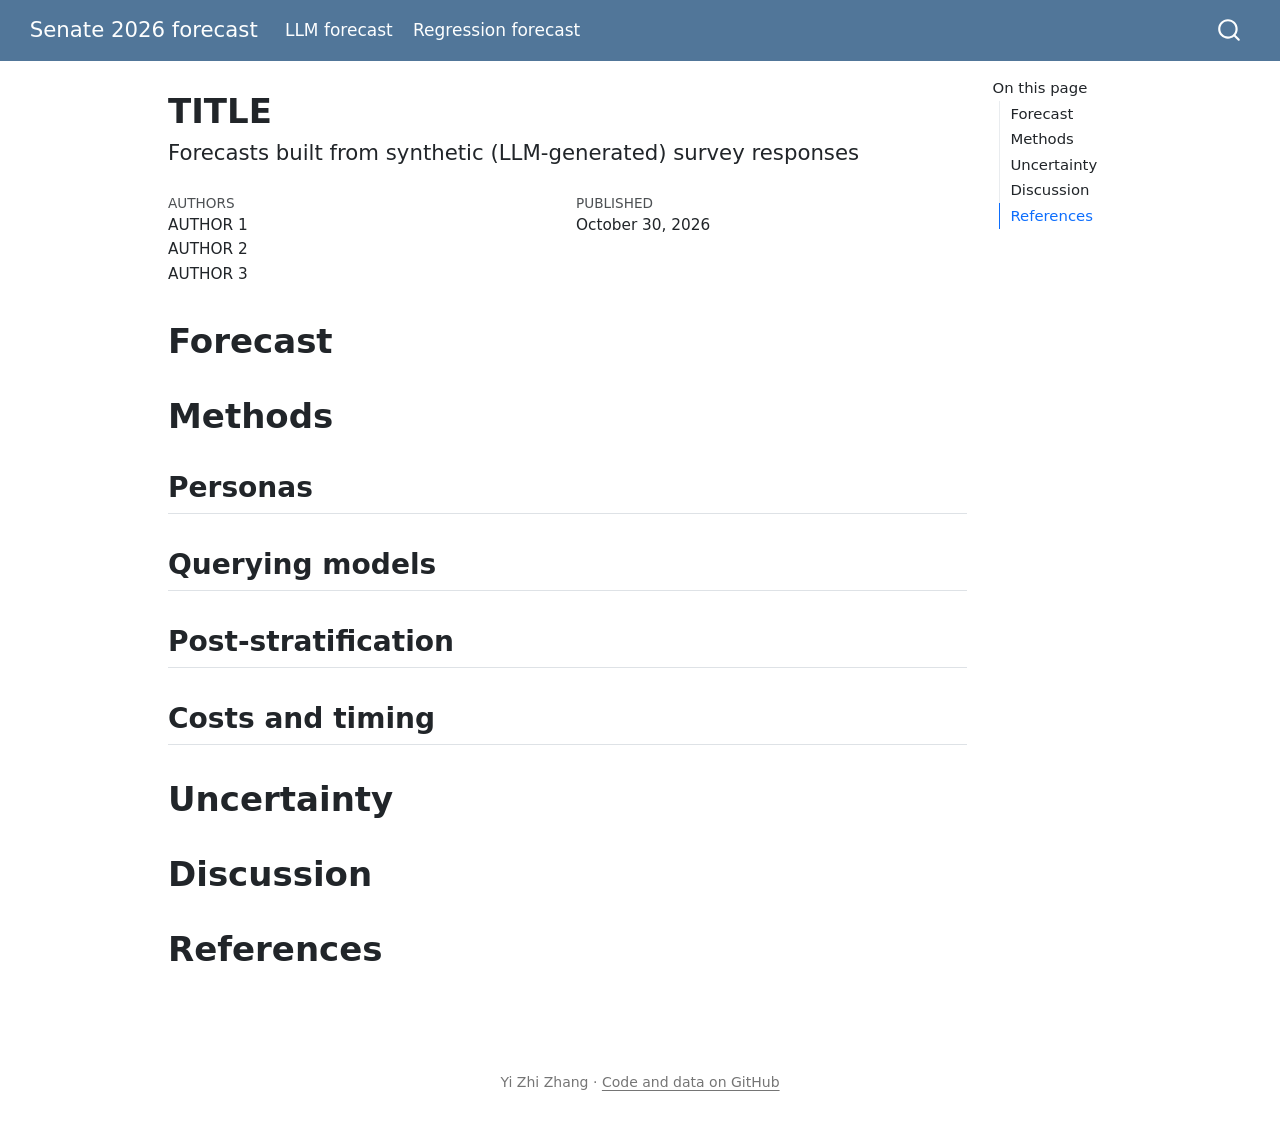
==== docs/index.html @ fcb18338 "Add figures script, Quarto regression page, rendered site, figure tests Co-Authored-By: Claude Sonne" ====
<!DOCTYPE html>
<html xmlns="http://www.w3.org/1999/xhtml" lang="en" xml:lang="en"><head>

<meta charset="utf-8">
<meta name="generator" content="quarto-1.10.20">

<meta name="viewport" content="width=device-width, initial-scale=1.0, user-scalable=yes">

<meta name="author" content="AUTHOR 1">
<meta name="author" content="AUTHOR 2">
<meta name="author" content="AUTHOR 3">
<meta name="dcterms.date" content="2026-10-30">

<title>TITLE – Senate 2026 forecast</title>
<style>
/* Default styles provided by pandoc.
** See https://pandoc.org/MANUAL.html#variables-for-html for config info.
*/
span.smallcaps{font-variant: small-caps;}
div.columns{display: flex; gap: 1.5em;}
div.column{flex: auto;}
@media screen {
div.columns{gap: min(4vw, 1.5em);}
div.column{overflow-x: auto;}
}
div.hanging-indent{margin-left: 1.5em; text-indent: -1.5em;}
ul.task-list{list-style: none;}
ul.task-list li input[type="checkbox"] {
  width: 0.8em;
  margin: 0 0.8em 0.2em -1em; /* quarto-specific, see https://github.com/quarto-dev/quarto-cli/issues/4556 */ 
  vertical-align: middle;
}
</style>


<script src="site_libs/quarto-nav/quarto-nav.js"></script>
<script src="site_libs/quarto-nav/headroom.min.js"></script>
<script src="site_libs/clipboard/clipboard.min.js"></script>
<script src="site_libs/quarto-search/autocomplete.umd.js"></script>
<script src="site_libs/quarto-search/fuse.min.js"></script>
<script src="site_libs/quarto-search/quarto-search.js"></script>
<meta name="quarto:offset" content="./">
<script src="site_libs/quarto-html/quarto.js" type="module"></script>
<script src="site_libs/quarto-html/tabsets/tabsets.js" type="module"></script>
<script src="site_libs/quarto-html/popper.min.js"></script>
<script src="site_libs/quarto-html/tippy.umd.min.js"></script>
<script src="site_libs/quarto-html/anchor.min.js"></script>
<link href="site_libs/quarto-html/tippy.css" rel="stylesheet">
<link href="site_libs/quarto-html/quarto-syntax-highlighting-17888a1159294d3eb470f19f6f52f5a5.css" rel="stylesheet" id="quarto-text-highlighting-styles">
<script src="site_libs/bootstrap/bootstrap.min.js"></script>
<link href="site_libs/bootstrap/bootstrap-icons.css" rel="stylesheet">
<link href="site_libs/bootstrap/bootstrap-8bd6d664370f372d918cdad7af0aea2b.min.css" rel="stylesheet" append-hash="true" id="quarto-bootstrap" data-mode="light">
<script id="quarto-search-options" type="application/json">{
  "location": "navbar",
  "copy-button": false,
  "collapse-after": 3,
  "panel-placement": "end",
  "type": "overlay",
  "limit": 50,
  "keyboard-shortcut": [
    "f",
    "/",
    "s"
  ],
  "show-item-context": false,
  "language": {
    "search-no-results-text": "No results",
    "search-matching-documents-text": "matching documents",
    "search-copy-link-title": "Copy link to search",
    "search-hide-matches-text": "Hide additional matches",
    "search-more-match-text": "more match in this document",
    "search-more-matches-text": "more matches in this document",
    "search-clear-button-title": "Clear",
    "search-text-placeholder": "",
    "search-detached-cancel-button-title": "Cancel",
    "search-submit-button-title": "Submit",
    "search-label": "Search"
  }
}</script>


</head>

<body class="nav-fixed quarto-light">

<div id="quarto-search-results"></div>
  <header id="quarto-header" class="headroom fixed-top">
    <nav class="navbar navbar-expand-lg " data-bs-theme="dark">
      <div class="navbar-container container-fluid">
      <div class="navbar-brand-container mx-auto">
    <a class="navbar-brand" href="./index.html">
    <span class="navbar-title">Senate 2026 forecast</span>
    </a>
  </div>
            <div id="quarto-search" class="" title="Search"></div>
          <button class="navbar-toggler" type="button" data-bs-toggle="collapse" data-bs-target="#navbarCollapse" aria-controls="navbarCollapse" role="menu" aria-expanded="false" aria-label="Toggle navigation" onclick="if (window.quartoToggleHeadroom) { window.quartoToggleHeadroom(); }">
  <span class="navbar-toggler-icon"></span>
</button>
          <div class="collapse navbar-collapse" id="navbarCollapse">
            <ul class="navbar-nav navbar-nav-scroll me-auto">
  <li class="nav-item">
    <a class="nav-link active" href="./index.html" aria-current="page"> 
<span class="menu-text">LLM forecast</span></a>
  </li>  
  <li class="nav-item">
    <a class="nav-link" href="./regression.html"> 
<span class="menu-text">Regression forecast</span></a>
  </li>  
</ul>
          </div> <!-- /navcollapse -->
            <div class="quarto-navbar-tools">
</div>
      </div> <!-- /container-fluid -->
    </nav>
</header>
<!-- content -->
<div id="quarto-content" class="quarto-container page-columns page-rows-contents page-layout-article page-navbar">
<!-- sidebar -->
<!-- margin-sidebar -->
    <div id="quarto-margin-sidebar" class="sidebar margin-sidebar">
        <nav id="TOC" role="doc-toc" class="toc-active">
    <h2 id="toc-title">On this page</h2>
   
  <ul>
  <li><a href="#forecast" id="toc-forecast" class="nav-link active" data-scroll-target="#forecast">Forecast</a></li>
  <li><a href="#methods" id="toc-methods" class="nav-link" data-scroll-target="#methods">Methods</a>
  <ul class="collapse">
  <li><a href="#personas" id="toc-personas" class="nav-link" data-scroll-target="#personas">Personas</a></li>
  <li><a href="#querying-models" id="toc-querying-models" class="nav-link" data-scroll-target="#querying-models">Querying models</a></li>
  <li><a href="#post-stratification" id="toc-post-stratification" class="nav-link" data-scroll-target="#post-stratification">Post-stratification</a></li>
  <li><a href="#costs-and-timing" id="toc-costs-and-timing" class="nav-link" data-scroll-target="#costs-and-timing">Costs and timing</a></li>
  </ul></li>
  <li><a href="#uncertainty" id="toc-uncertainty" class="nav-link" data-scroll-target="#uncertainty">Uncertainty</a></li>
  <li><a href="#discussion" id="toc-discussion" class="nav-link" data-scroll-target="#discussion">Discussion</a></li>
  <li><a href="#references" id="toc-references" class="nav-link" data-scroll-target="#references">References</a></li>
  </ul>
</nav>
    </div>
<!-- main -->
<main class="content" id="quarto-document-content">

<header id="title-block-header" class="quarto-title-block default">
<div class="quarto-title">
<h1 class="title">TITLE</h1>
<p class="subtitle lead">Forecasts built from synthetic (LLM-generated) survey responses</p>
</div>



<div class="quarto-title-meta">

    <div>
    <div class="quarto-title-meta-heading">Authors</div>
    <div class="quarto-title-meta-contents">
             <p>AUTHOR 1 </p>
             <p>AUTHOR 2 </p>
             <p>AUTHOR 3 </p>
          </div>
  </div>
    
    <div>
    <div class="quarto-title-meta-heading">Published</div>
    <div class="quarto-title-meta-contents">
      <p class="date">October 30, 2026</p>
    </div>
  </div>
  
    
  </div>
  


</header>


<section id="forecast" class="level1">
<h1>Forecast</h1>
</section>
<section id="methods" class="level1">
<h1>Methods</h1>
<section id="personas" class="level2">
<h2 class="anchored" data-anchor-id="personas">Personas</h2>
</section>
<section id="querying-models" class="level2">
<h2 class="anchored" data-anchor-id="querying-models">Querying models</h2>
</section>
<section id="post-stratification" class="level2">
<h2 class="anchored" data-anchor-id="post-stratification">Post-stratification</h2>
</section>
<section id="costs-and-timing" class="level2">
<h2 class="anchored" data-anchor-id="costs-and-timing">Costs and timing</h2>
</section>
</section>
<section id="uncertainty" class="level1">
<h1>Uncertainty</h1>
</section>
<section id="discussion" class="level1">
<h1>Discussion</h1>
</section>
<section id="references" class="level1">
<h1>References</h1>


</section>

</main> <!-- /main -->
<script id="quarto-html-after-body" type="application/javascript">
  window.document.addEventListener("DOMContentLoaded", function (event) {
    const icon = "";
    const anchorJS = new window.AnchorJS();
    anchorJS.options = {
      placement: 'right',
      icon: icon
    };
    anchorJS.add('.anchored');
    const isCodeAnnotation = (el) => {
      for (const clz of el.classList) {
        if (clz.startsWith('code-annotation-')) {                     
          return true;
        }
      }
      return false;
    }
    const onCopySuccess = function(e) {
      // button target
      const button = e.trigger;
      // don't keep focus
      button.blur();
      // flash "checked"
      button.classList.add('code-copy-button-checked');
      var currentTitle = button.getAttribute("title");
      button.setAttribute("title", "Copied!");
      let tooltip;
      if (window.bootstrap) {
        button.setAttribute("data-bs-toggle", "tooltip");
        button.setAttribute("data-bs-placement", "left");
        button.setAttribute("data-bs-title", "Copied!");
        tooltip = new bootstrap.Tooltip(button, 
          { trigger: "manual", 
            customClass: "code-copy-button-tooltip",
            offset: [0, -8]});
        tooltip.show();    
      }
      setTimeout(function() {
        if (tooltip) {
          tooltip.hide();
          button.removeAttribute("data-bs-title");
          button.removeAttribute("data-bs-toggle");
          button.removeAttribute("data-bs-placement");
        }
        button.setAttribute("title", currentTitle);
        button.classList.remove('code-copy-button-checked');
      }, 1000);
      // clear code selection
      e.clearSelection();
    }
    const getTextToCopy = function(trigger) {
      const outerScaffold = trigger.parentElement.cloneNode(true);
      const codeEl = outerScaffold.querySelector('code');
      for (const childEl of codeEl.children) {
        if (isCodeAnnotation(childEl)) {
          childEl.remove();
        }
      }
      return codeEl.innerText;
    }
    const clipboard = new window.ClipboardJS('.code-copy-button:not([data-in-quarto-modal])', {
      text: getTextToCopy
    });
    clipboard.on('success', onCopySuccess);
    if (window.document.getElementById('quarto-embedded-source-code-modal')) {
      const clipboardModal = new window.ClipboardJS('.code-copy-button[data-in-quarto-modal]', {
        text: getTextToCopy,
        container: window.document.getElementById('quarto-embedded-source-code-modal')
      });
      clipboardModal.on('success', onCopySuccess);
    }
      var localhostRegex = new RegExp(/^(?:http|https):\/\/localhost\:?[0-9]*\//);
      var mailtoRegex = new RegExp(/^mailto:/);
        var filterRegex = new RegExp('/' + window.location.host + '/');
      var isInternal = (href) => {
          return filterRegex.test(href) || localhostRegex.test(href) || mailtoRegex.test(href);
      }
      // Inspect non-navigation links and adorn them if external
     var links = window.document.querySelectorAll('a[href]:not(.nav-link):not(.navbar-brand):not(.toc-action):not(.sidebar-link):not(.sidebar-item-toggle):not(.pagination-link):not(.no-external):not([aria-hidden]):not(.dropdown-item):not(.quarto-navigation-tool):not(.about-link)');
      for (var i=0; i<links.length; i++) {
        const link = links[i];
        if (!isInternal(link.href)) {
          // undo the damage that might have been done by quarto-nav.js in the case of
          // links that we want to consider external
          if (link.dataset.originalHref !== undefined) {
            link.href = link.dataset.originalHref;
          }
        }
      }
    function tippyHover(el, contentFn, onTriggerFn, onUntriggerFn) {
      const config = {
        allowHTML: true,
        maxWidth: 500,
        delay: 100,
        arrow: false,
        appendTo: function(el) {
            return el.parentElement;
        },
        interactive: true,
        interactiveBorder: 10,
        theme: 'quarto',
        placement: 'bottom-start',
      };
      if (contentFn) {
        config.content = contentFn;
      }
      if (onTriggerFn) {
        config.onTrigger = onTriggerFn;
      }
      if (onUntriggerFn) {
        config.onUntrigger = onUntriggerFn;
      }
      window.tippy(el, config); 
    }
    const noterefs = window.document.querySelectorAll('a[role="doc-noteref"]');
    for (var i=0; i<noterefs.length; i++) {
      const ref = noterefs[i];
      tippyHover(ref, function() {
        // use id or data attribute instead here
        let href = ref.getAttribute('data-footnote-href') || ref.getAttribute('href');
        try { href = new URL(href).hash; } catch {}
        const id = href.replace(/^#\/?/, "");
        const note = window.document.getElementById(id);
        if (note) {
          return note.innerHTML;
        } else {
          return "";
        }
      });
    }
    const xrefs = window.document.querySelectorAll('a.quarto-xref');
    const processXRef = (id, note) => {
      // Strip column container classes
      const stripColumnClz = (el) => {
        el.classList.remove("page-full", "page-columns");
        if (el.children) {
          for (const child of el.children) {
            stripColumnClz(child);
          }
        }
      }
      stripColumnClz(note)
      if (id === null || id.startsWith('sec-')) {
        // Special case sections, only their first couple elements
        const container = document.createElement("div");
        if (note.children && note.children.length > 2) {
          container.appendChild(note.children[0].cloneNode(true));
          for (let i = 1; i < note.children.length; i++) {
            const child = note.children[i];
            if (child.tagName === "P" && child.innerText === "") {
              continue;
            } else {
              container.appendChild(child.cloneNode(true));
              break;
            }
          }
          if (window.Quarto?.typesetMath) {
            window.Quarto.typesetMath(container);
          }
          return container.innerHTML
        } else {
          if (window.Quarto?.typesetMath) {
            window.Quarto.typesetMath(note);
          }
          return note.innerHTML;
        }
      } else {
        // Remove any anchor links if they are present
        const anchorLink = note.querySelector('a.anchorjs-link');
        if (anchorLink) {
          anchorLink.remove();
        }
        if (window.Quarto?.typesetMath) {
          window.Quarto.typesetMath(note);
        }
        if (note.classList.contains("callout")) {
          return note.outerHTML;
        } else {
          return note.innerHTML;
        }
      }
    }
    for (var i=0; i<xrefs.length; i++) {
      const xref = xrefs[i];
      tippyHover(xref, undefined, function(instance) {
        instance.disable();
        let url = xref.getAttribute('href');
        let hash = undefined; 
        if (url.startsWith('#')) {
          hash = url;
        } else {
          try { hash = new URL(url).hash; } catch {}
        }
        if (hash) {
          const id = hash.replace(/^#\/?/, "");
          const note = window.document.getElementById(id);
          if (note !== null) {
            try {
              const html = processXRef(id, note.cloneNode(true));
              instance.setContent(html);
            } finally {
              instance.enable();
              instance.show();
            }
          } else {
            // See if we can fetch this
            fetch(url.split('#')[0])
            .then(res => res.text())
            .then(html => {
              const parser = new DOMParser();
              const htmlDoc = parser.parseFromString(html, "text/html");
              const note = htmlDoc.getElementById(id);
              if (note !== null) {
                const html = processXRef(id, note);
                instance.setContent(html);
              } 
            }).finally(() => {
              instance.enable();
              instance.show();
            });
          }
        } else {
          // See if we can fetch a full url (with no hash to target)
          // This is a special case and we should probably do some content thinning / targeting
          fetch(url)
          .then(res => res.text())
          .then(html => {
            const parser = new DOMParser();
            const htmlDoc = parser.parseFromString(html, "text/html");
            const note = htmlDoc.querySelector('main.content');
            if (note !== null) {
              // This should only happen for chapter cross references
              // (since there is no id in the URL)
              // remove the first header
              if (note.children.length > 0 && note.children[0].tagName === "HEADER") {
                note.children[0].remove();
              }
              const html = processXRef(null, note);
              instance.setContent(html);
            } 
          }).finally(() => {
            instance.enable();
            instance.show();
          });
        }
      }, function(instance) {
      });
    }
        let selectedAnnoteEl;
        const selectorForAnnotation = ( cell, annotation) => {
          let cellAttr = 'data-code-cell="' + cell + '"';
          let lineAttr = 'data-code-annotation="' +  annotation + '"';
          const selector = 'span[' + cellAttr + '][' + lineAttr + ']';
          return selector;
        }
        const selectCodeLines = (annoteEl) => {
          const doc = window.document;
          const targetCell = annoteEl.getAttribute("data-target-cell");
          const targetAnnotation = annoteEl.getAttribute("data-target-annotation");
          const annoteSpan = window.document.querySelector(selectorForAnnotation(targetCell, targetAnnotation));
          const lines = annoteSpan.getAttribute("data-code-lines").split(",");
          const lineIds = lines.map((line) => {
            return targetCell + "-" + line;
          })
          let top = null;
          let height = null;
          let parent = null;
          if (lineIds.length > 0) {
              //compute the position of the single el (top and bottom and make a div)
              const el = window.document.getElementById(lineIds[0]);
              top = el.offsetTop;
              height = el.offsetHeight;
              parent = el.parentElement.parentElement;
            if (lineIds.length > 1) {
              const lastEl = window.document.getElementById(lineIds[lineIds.length - 1]);
              const bottom = lastEl.offsetTop + lastEl.offsetHeight;
              height = bottom - top;
            }
            if (top !== null && height !== null && parent !== null) {
              // cook up a div (if necessary) and position it 
              let div = window.document.getElementById("code-annotation-line-highlight");
              if (div === null) {
                div = window.document.createElement("div");
                div.setAttribute("id", "code-annotation-line-highlight");
                div.style.position = 'absolute';
                parent.appendChild(div);
              }
              div.style.top = top - 2 + "px";
              div.style.height = height + 4 + "px";
              div.style.left = 0;
              let gutterDiv = window.document.getElementById("code-annotation-line-highlight-gutter");
              if (gutterDiv === null) {
                gutterDiv = window.document.createElement("div");
                gutterDiv.setAttribute("id", "code-annotation-line-highlight-gutter");
                gutterDiv.style.position = 'absolute';
                const codeCell = window.document.getElementById(targetCell);
                const gutter = codeCell.querySelector('.code-annotation-gutter');
                gutter.appendChild(gutterDiv);
              }
              gutterDiv.style.top = top - 2 + "px";
              gutterDiv.style.height = height + 4 + "px";
            }
            selectedAnnoteEl = annoteEl;
          }
        };
        const unselectCodeLines = () => {
          const elementsIds = ["code-annotation-line-highlight", "code-annotation-line-highlight-gutter"];
          elementsIds.forEach((elId) => {
            const div = window.document.getElementById(elId);
            if (div) {
              div.remove();
            }
          });
          selectedAnnoteEl = undefined;
        };
          // Handle positioning of the toggle
      window.addEventListener(
        "resize",
        throttle(() => {
          elRect = undefined;
          if (selectedAnnoteEl) {
            selectCodeLines(selectedAnnoteEl);
          }
        }, 10)
      );
      function throttle(fn, ms) {
      let throttle = false;
      let timer;
        return (...args) => {
          if(!throttle) { // first call gets through
              fn.apply(this, args);
              throttle = true;
          } else { // all the others get throttled
              if(timer) clearTimeout(timer); // cancel #2
              timer = setTimeout(() => {
                fn.apply(this, args);
                timer = throttle = false;
              }, ms);
          }
        };
      }
        // Attach click handler to the DT
        const annoteDls = window.document.querySelectorAll('dt[data-target-cell]');
        for (const annoteDlNode of annoteDls) {
          annoteDlNode.addEventListener('click', (event) => {
            const clickedEl = event.target;
            if (clickedEl !== selectedAnnoteEl) {
              unselectCodeLines();
              const activeEl = window.document.querySelector('dt[data-target-cell].code-annotation-active');
              if (activeEl) {
                activeEl.classList.remove('code-annotation-active');
              }
              selectCodeLines(clickedEl);
              clickedEl.classList.add('code-annotation-active');
            } else {
              // Unselect the line
              unselectCodeLines();
              clickedEl.classList.remove('code-annotation-active');
            }
          });
        }
    const findCites = (el) => {
      const parentEl = el.parentElement;
      if (parentEl) {
        const cites = parentEl.dataset.cites;
        if (cites) {
          return {
            el,
            cites: cites.split(' ')
          };
        } else {
          return findCites(el.parentElement)
        }
      } else {
        return undefined;
      }
    };
    var bibliorefs = window.document.querySelectorAll('a[role="doc-biblioref"]');
    for (var i=0; i<bibliorefs.length; i++) {
      const ref = bibliorefs[i];
      const citeInfo = findCites(ref);
      if (citeInfo) {
        tippyHover(citeInfo.el, function() {
          var popup = window.document.createElement('div');
          citeInfo.cites.forEach(function(cite) {
            var citeDiv = window.document.createElement('div');
            citeDiv.classList.add('hanging-indent');
            citeDiv.classList.add('csl-entry');
            var biblioDiv = window.document.getElementById('ref-' + cite);
            if (biblioDiv) {
              citeDiv.innerHTML = biblioDiv.innerHTML;
            }
            popup.appendChild(citeDiv);
          });
          return popup.innerHTML;
        });
      }
    }
  });
  </script>
</div> <!-- /content -->
<footer class="footer">
  <div class="nav-footer">
    <div class="nav-footer-left">
      &nbsp;
    </div>   
    <div class="nav-footer-center">
<p>Yi Zhi Zhang · <a href="https://github.com/BolongTang/US-midterms-2026-silicon-forecast-regression">Code and data on GitHub</a></p>
</div>
    <div class="nav-footer-right">
      &nbsp;
    </div>
  </div>
</footer>




</body></html>
---- docs/site_libs/quarto-html/tippy.css ----
.tippy-box[data-animation=fade][data-state=hidden]{opacity:0}[data-tippy-root]{max-width:calc(100vw - 10px)}.tippy-box{position:relative;background-color:#333;color:#fff;border-radius:4px;font-size:14px;line-height:1.4;white-space:normal;outline:0;transition-property:transform,visibility,opacity}.tippy-box[data-placement^=top]>.tippy-arrow{bottom:0}.tippy-box[data-placement^=top]>.tippy-arrow:before{bottom:-7px;left:0;border-width:8px 8px 0;border-top-color:initial;transform-origin:center top}.tippy-box[data-placement^=bottom]>.tippy-arrow{top:0}.tippy-box[data-placement^=bottom]>.tippy-arrow:before{top:-7px;left:0;border-width:0 8px 8px;border-bottom-color:initial;transform-origin:center bottom}.tippy-box[data-placement^=left]>.tippy-arrow{right:0}.tippy-box[data-placement^=left]>.tippy-arrow:before{border-width:8px 0 8px 8px;border-left-color:initial;right:-7px;transform-origin:center left}.tippy-box[data-placement^=right]>.tippy-arrow{left:0}.tippy-box[data-placement^=right]>.tippy-arrow:before{left:-7px;border-width:8px 8px 8px 0;border-right-color:initial;transform-origin:center right}.tippy-box[data-inertia][data-state=visible]{transition-timing-function:cubic-bezier(.54,1.5,.38,1.11)}.tippy-arrow{width:16px;height:16px;color:#333}.tippy-arrow:before{content:"";position:absolute;border-color:transparent;border-style:solid}.tippy-content{position:relative;padding:5px 9px;z-index:1}
---- docs/site_libs/quarto-html/quarto-syntax-highlighting-17888a1159294d3eb470f19f6f52f5a5.css ----
/* quarto syntax highlight colors */
:root {
  --quarto-hl-ot-color: #003B4F;
  --quarto-hl-at-color: #657422;
  --quarto-hl-ss-color: #20794D;
  --quarto-hl-an-color: #5E5E5E;
  --quarto-hl-fu-color: #4758AB;
  --quarto-hl-st-color: #20794D;
  --quarto-hl-cf-color: #003B4F;
  --quarto-hl-op-color: #5E5E5E;
  --quarto-hl-er-color: #AD0000;
  --quarto-hl-bn-color: #AD0000;
  --quarto-hl-al-color: #AD0000;
  --quarto-hl-va-color: #111111;
  --quarto-hl-bu-color: inherit;
  --quarto-hl-ex-color: inherit;
  --quarto-hl-pp-color: #AD0000;
  --quarto-hl-in-color: #5E5E5E;
  --quarto-hl-vs-color: #20794D;
  --quarto-hl-wa-color: #5E5E5E;
  --quarto-hl-do-color: #5E5E5E;
  --quarto-hl-im-color: #00769E;
  --quarto-hl-ch-color: #20794D;
  --quarto-hl-dt-color: #AD0000;
  --quarto-hl-fl-color: #AD0000;
  --quarto-hl-co-color: #5E5E5E;
  --quarto-hl-cv-color: #5E5E5E;
  --quarto-hl-cn-color: #8f5902;
  --quarto-hl-sc-color: #5E5E5E;
  --quarto-hl-dv-color: #AD0000;
  --quarto-hl-kw-color: #003B4F;
}

/* other quarto variables */
:root {
  --quarto-font-monospace: SFMono-Regular, Menlo, Monaco, Consolas, "Liberation Mono", "Courier New", monospace;
}

/* syntax highlight based on Pandoc's rules */
pre > code.sourceCode > span {
  color: #003B4F;
}

code.sourceCode > span {
  color: #003B4F;
}

div.sourceCode,
div.sourceCode pre.sourceCode {
  color: #003B4F;
}

/* Normal */
code span {
  color: #003B4F;
}

/* Alert */
code span.al {
  color: #AD0000;
  font-style: inherit;
}

/* Annotation */
code span.an {
  color: #5E5E5E;
  font-style: inherit;
}

/* Attribute */
code span.at {
  color: #657422;
  font-style: inherit;
}

/* BaseN */
code span.bn {
  color: #AD0000;
  font-style: inherit;
}

/* BuiltIn */
code span.bu {
  font-style: inherit;
}

/* ControlFlow */
code span.cf {
  color: #003B4F;
  font-weight: bold;
  font-style: inherit;
}

/* Char */
code span.ch {
  color: #20794D;
  font-style: inherit;
}

/* Constant */
code span.cn {
  color: #8f5902;
  font-style: inherit;
}

/* Comment */
code span.co {
  color: #5E5E5E;
  font-style: inherit;
}

/* CommentVar */
code span.cv {
  color: #5E5E5E;
  font-style: italic;
}

/* Documentation */
code span.do {
  color: #5E5E5E;
  font-style: italic;
}

/* DataType */
code span.dt {
  color: #AD0000;
  font-style: inherit;
}

/* DecVal */
code span.dv {
  color: #AD0000;
  font-style: inherit;
}

/* Error */
code span.er {
  color: #AD0000;
  font-style: inherit;
}

/* Extension */
code span.ex {
  font-style: inherit;
}

/* Float */
code span.fl {
  color: #AD0000;
  font-style: inherit;
}

/* Function */
code span.fu {
  color: #4758AB;
  font-style: inherit;
}

/* Import */
code span.im {
  color: #00769E;
  font-style: inherit;
}

/* Information */
code span.in {
  color: #5E5E5E;
  font-style: inherit;
}

/* Keyword */
code span.kw {
  color: #003B4F;
  font-weight: bold;
  font-style: inherit;
}

/* Operator */
code span.op {
  color: #5E5E5E;
  font-style: inherit;
}

/* Other */
code span.ot {
  color: #003B4F;
  font-style: inherit;
}

/* Preprocessor */
code span.pp {
  color: #AD0000;
  font-style: inherit;
}

/* SpecialChar */
code span.sc {
  color: #5E5E5E;
  font-style: inherit;
}

/* SpecialString */
code span.ss {
  color: #20794D;
  font-style: inherit;
}

/* String */
code span.st {
  color: #20794D;
  font-style: inherit;
}

/* Variable */
code span.va {
  color: #111111;
  font-style: inherit;
}

/* VerbatimString */
code span.vs {
  color: #20794D;
  font-style: inherit;
}

/* Warning */
code span.wa {
  color: #5E5E5E;
  font-style: italic;
}

.prevent-inlining {
  content: "</";
}

/*# sourceMappingURL=fadfc755eec066e9e3d699cf819c3e33.css.map */
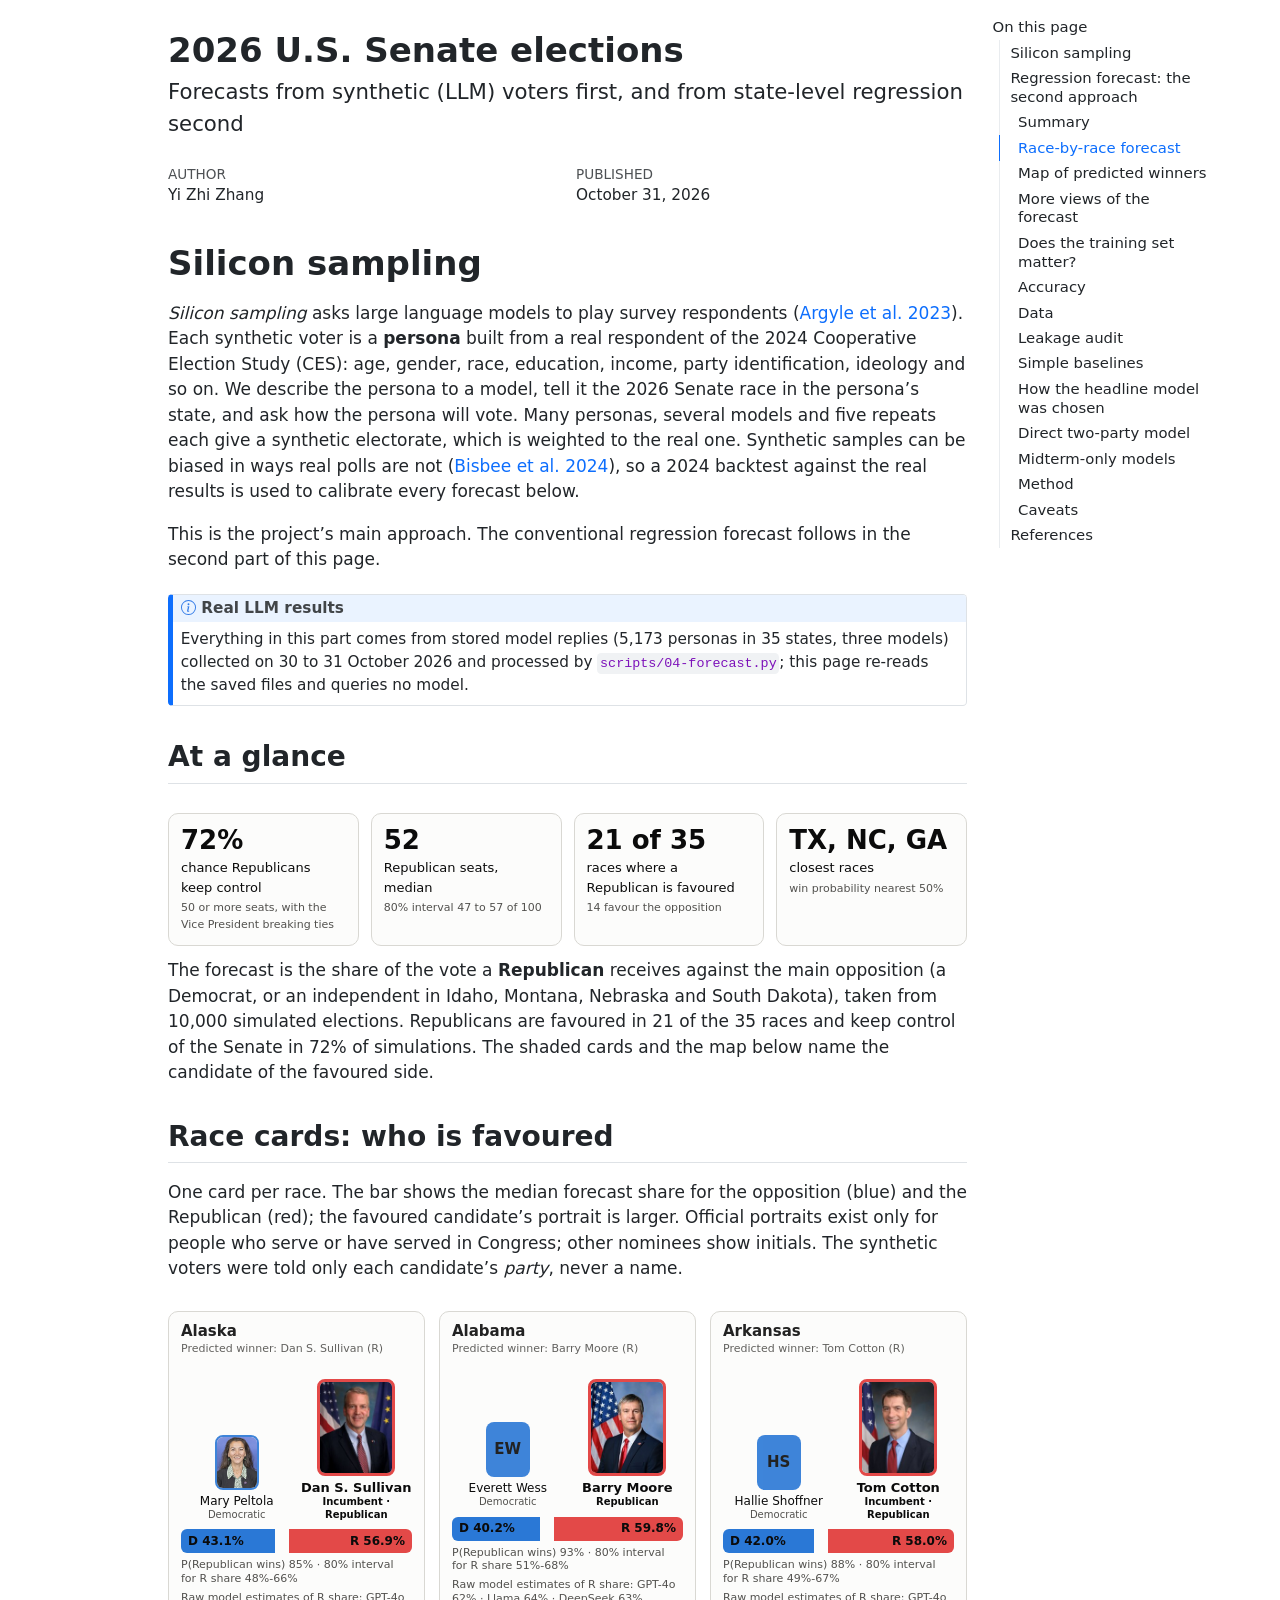
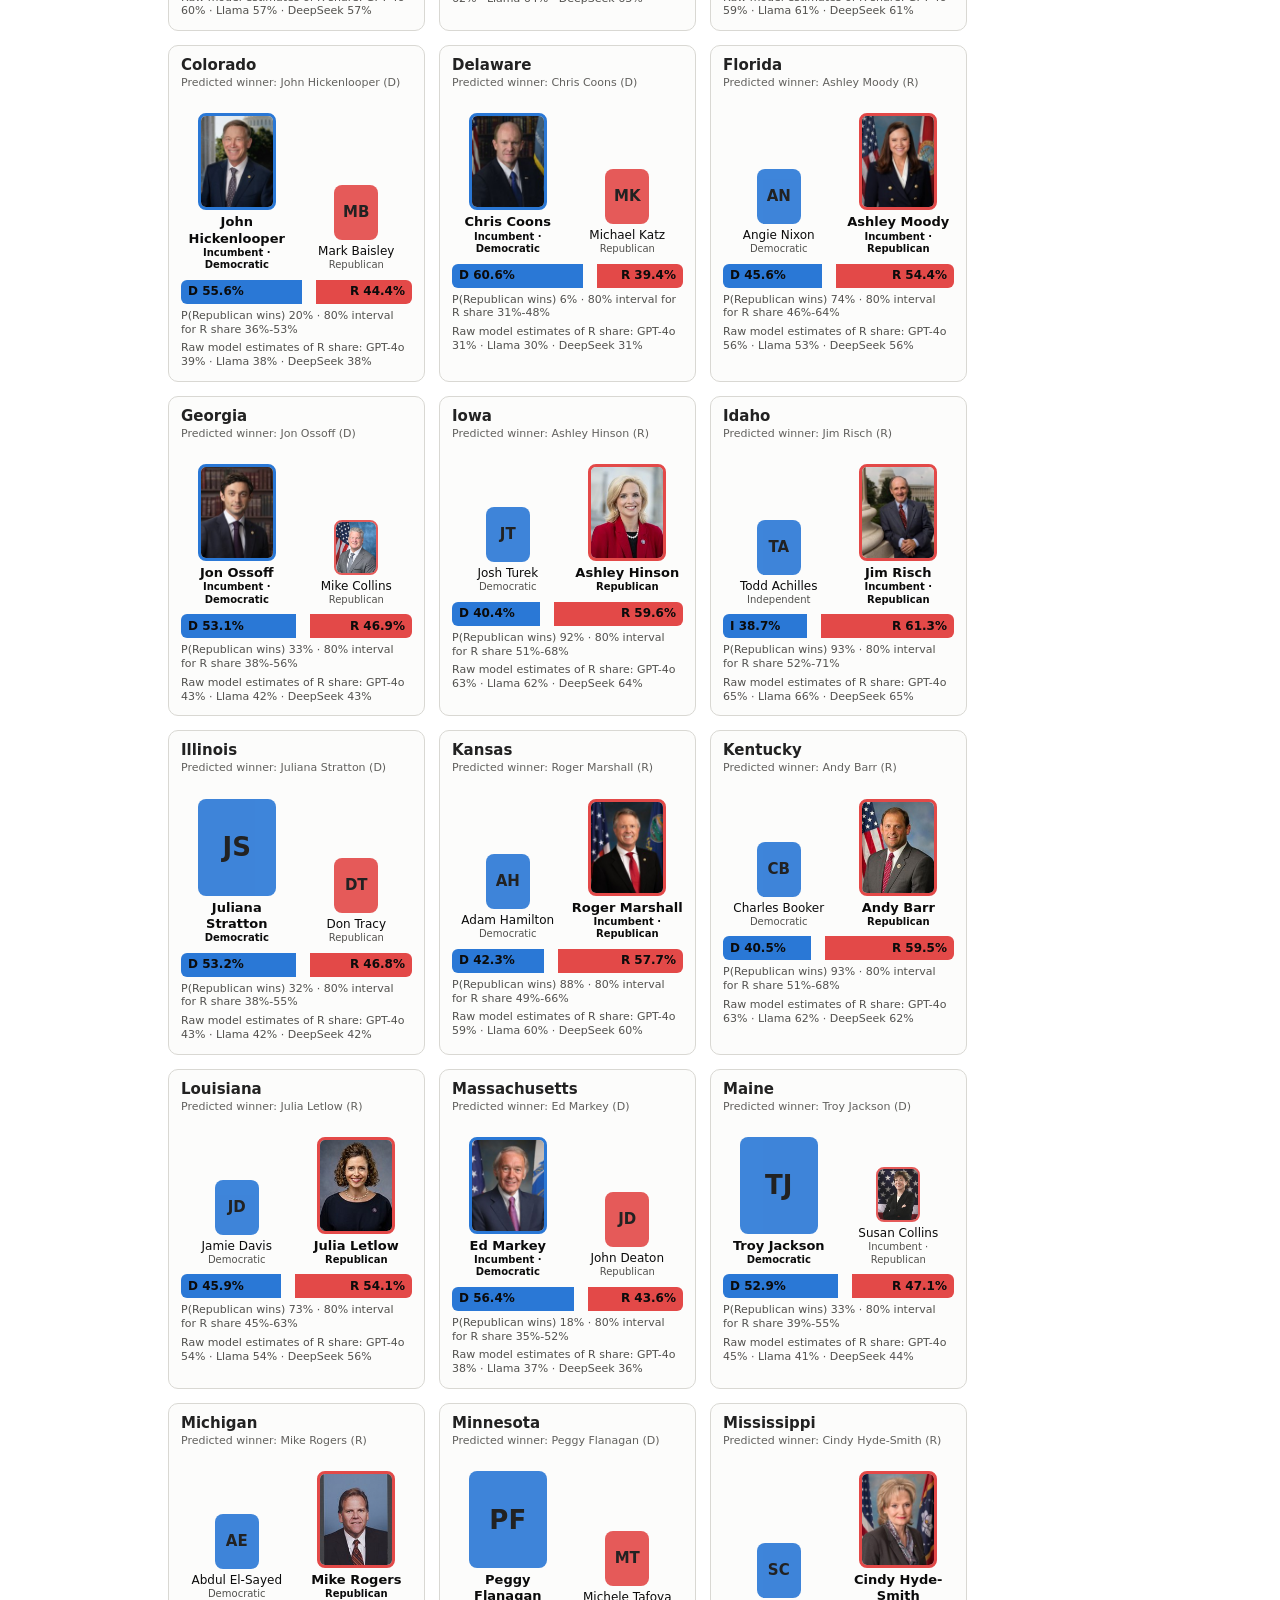
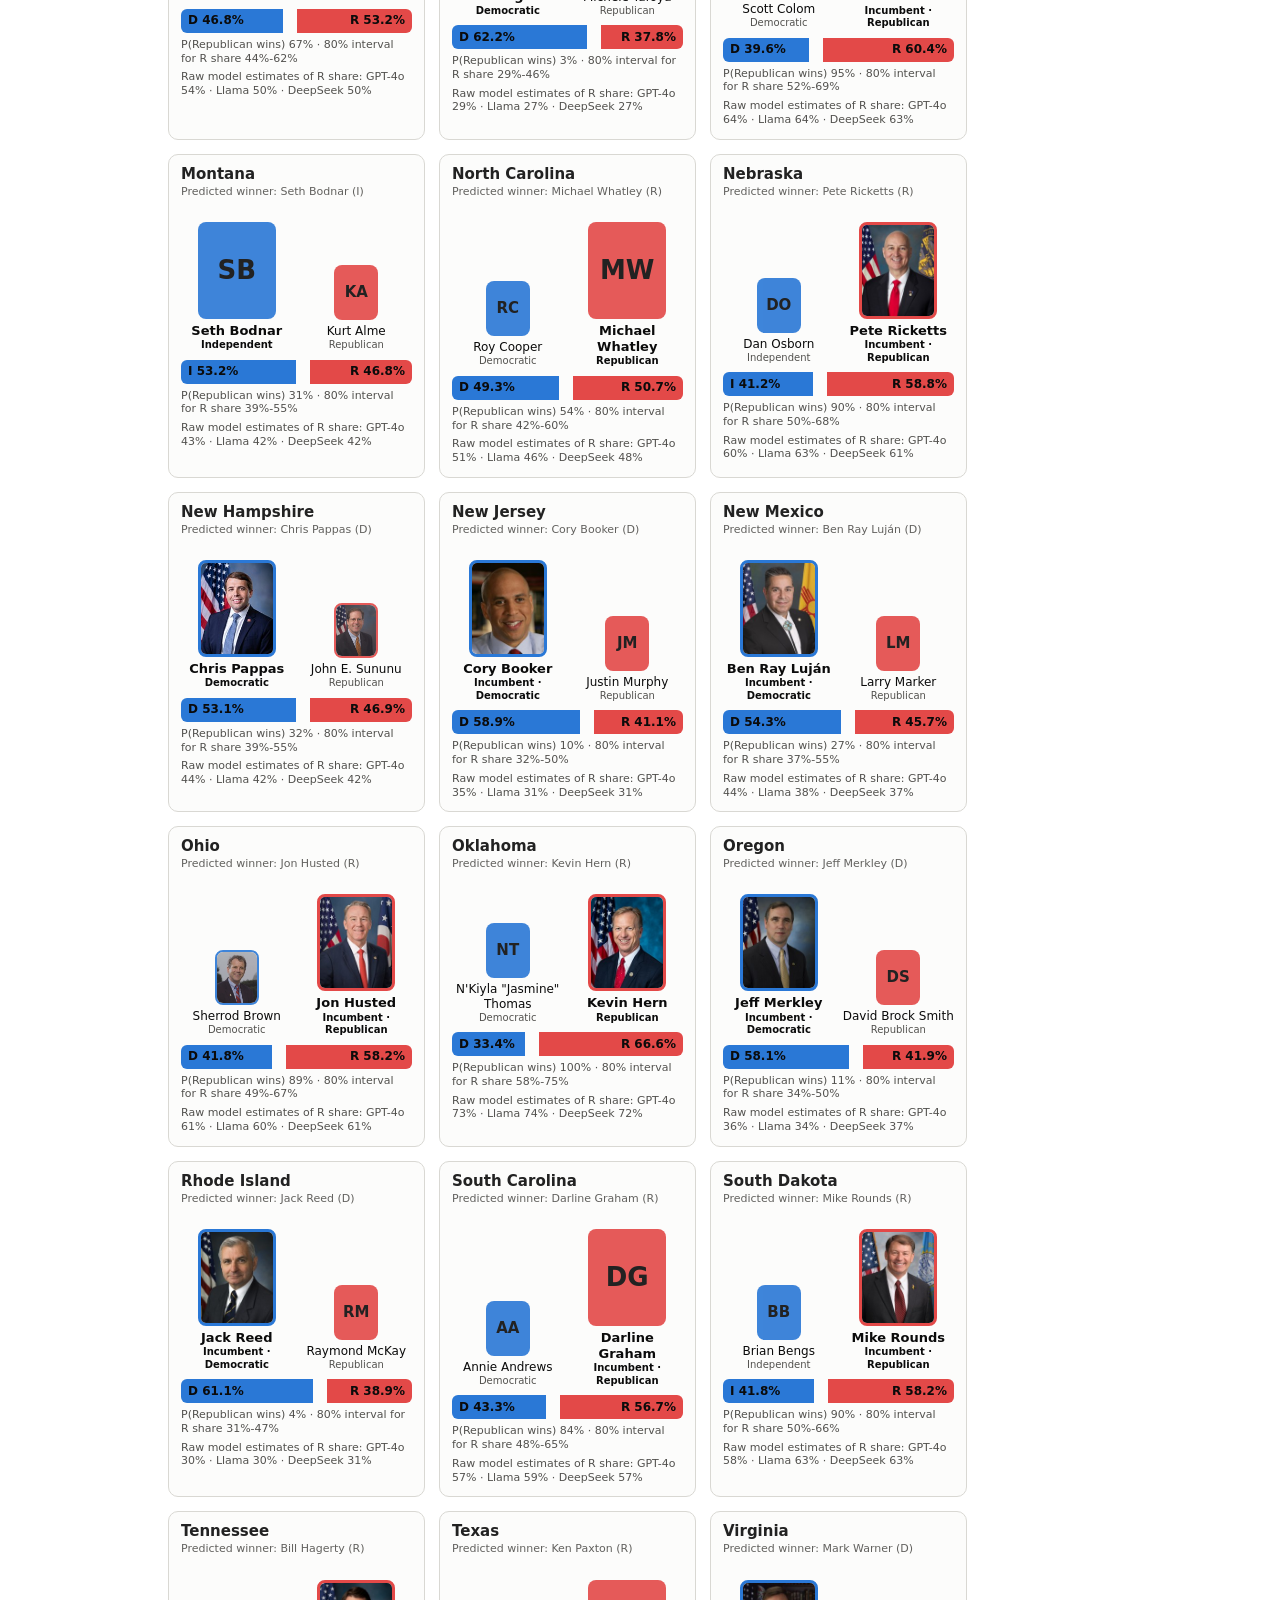
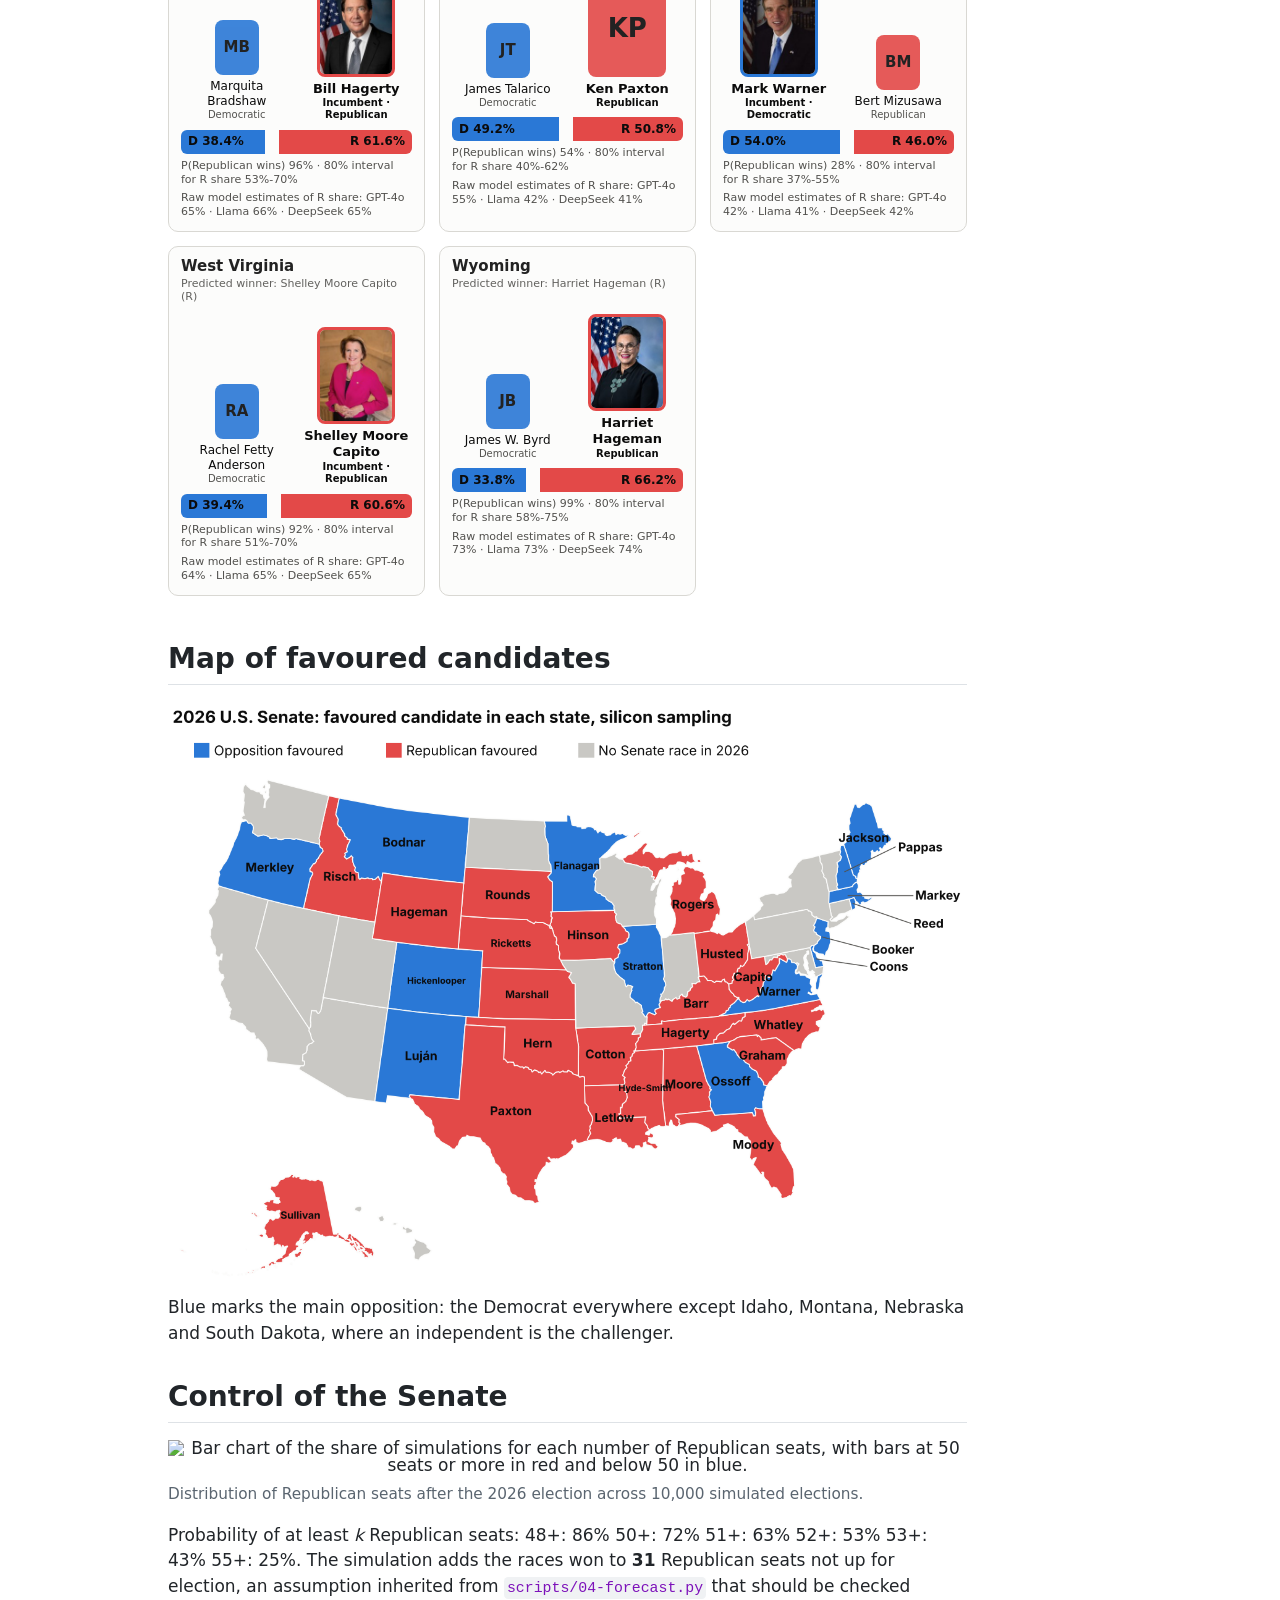
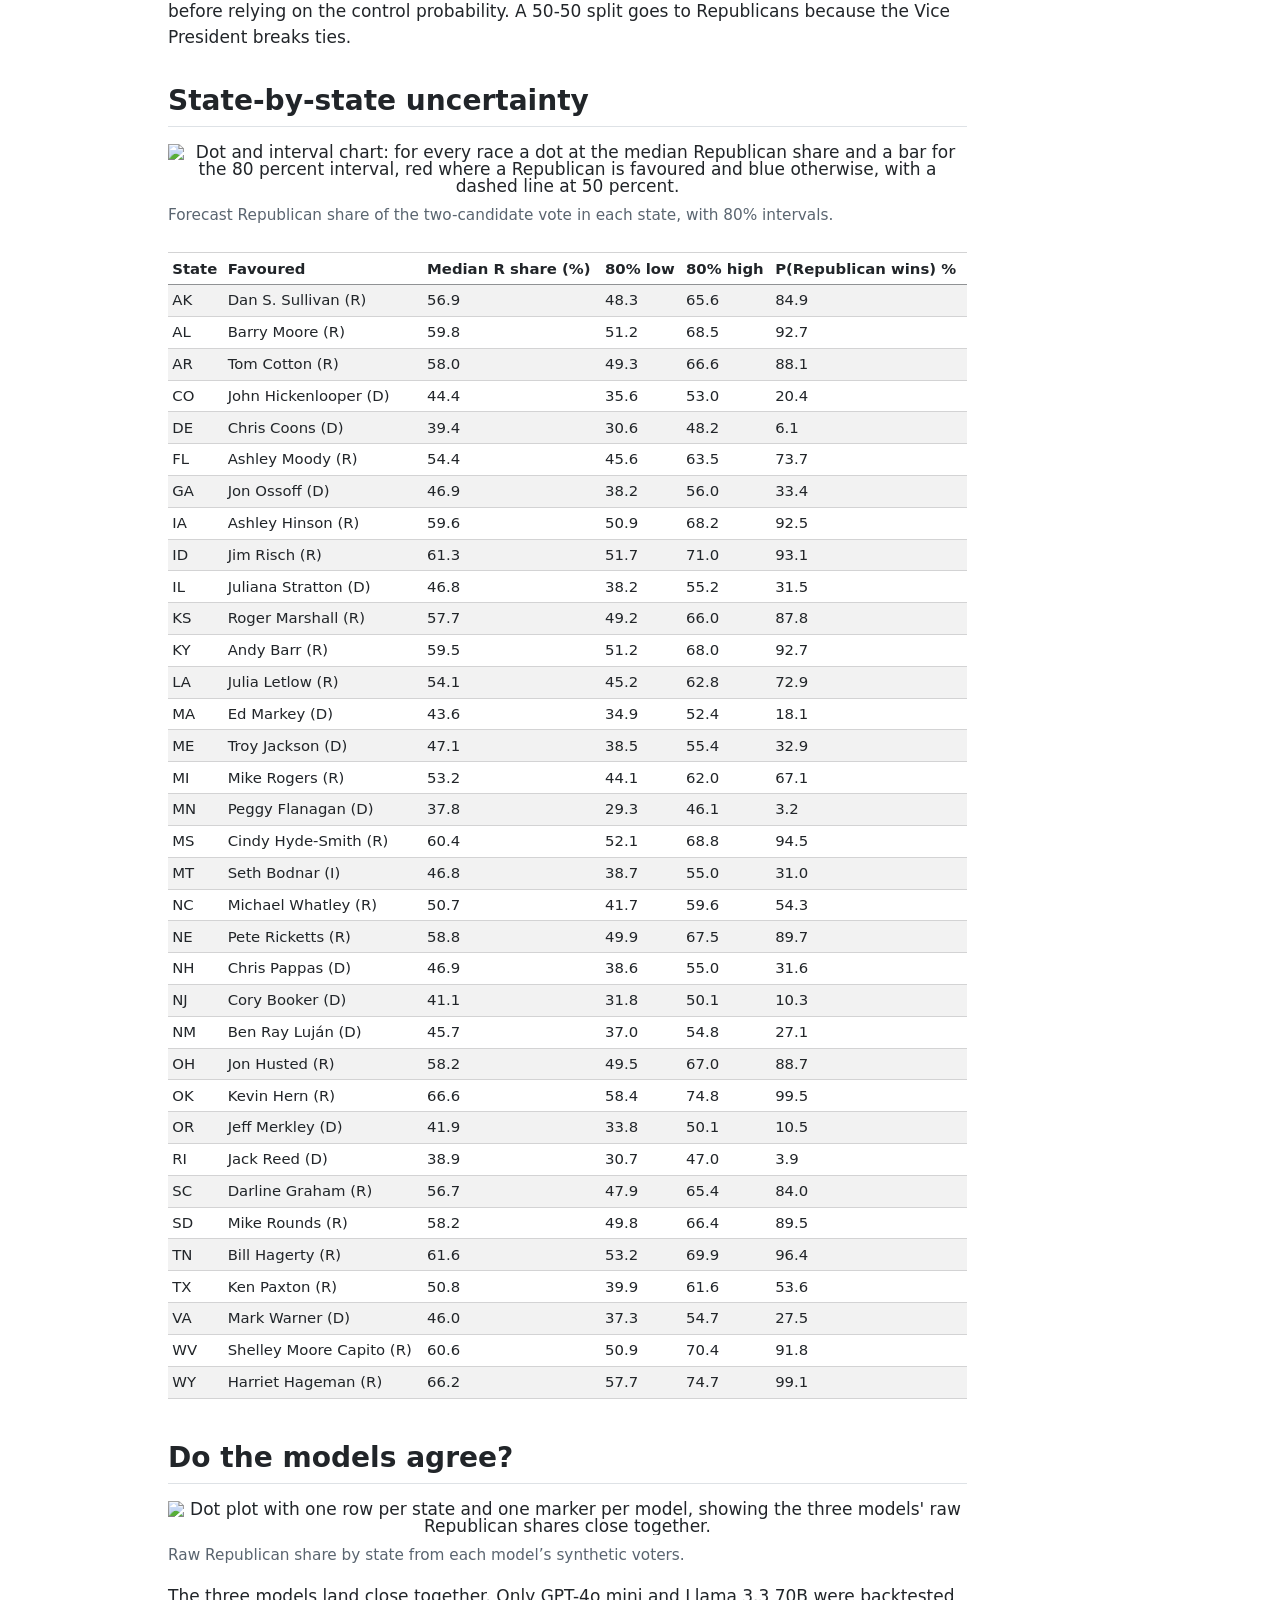
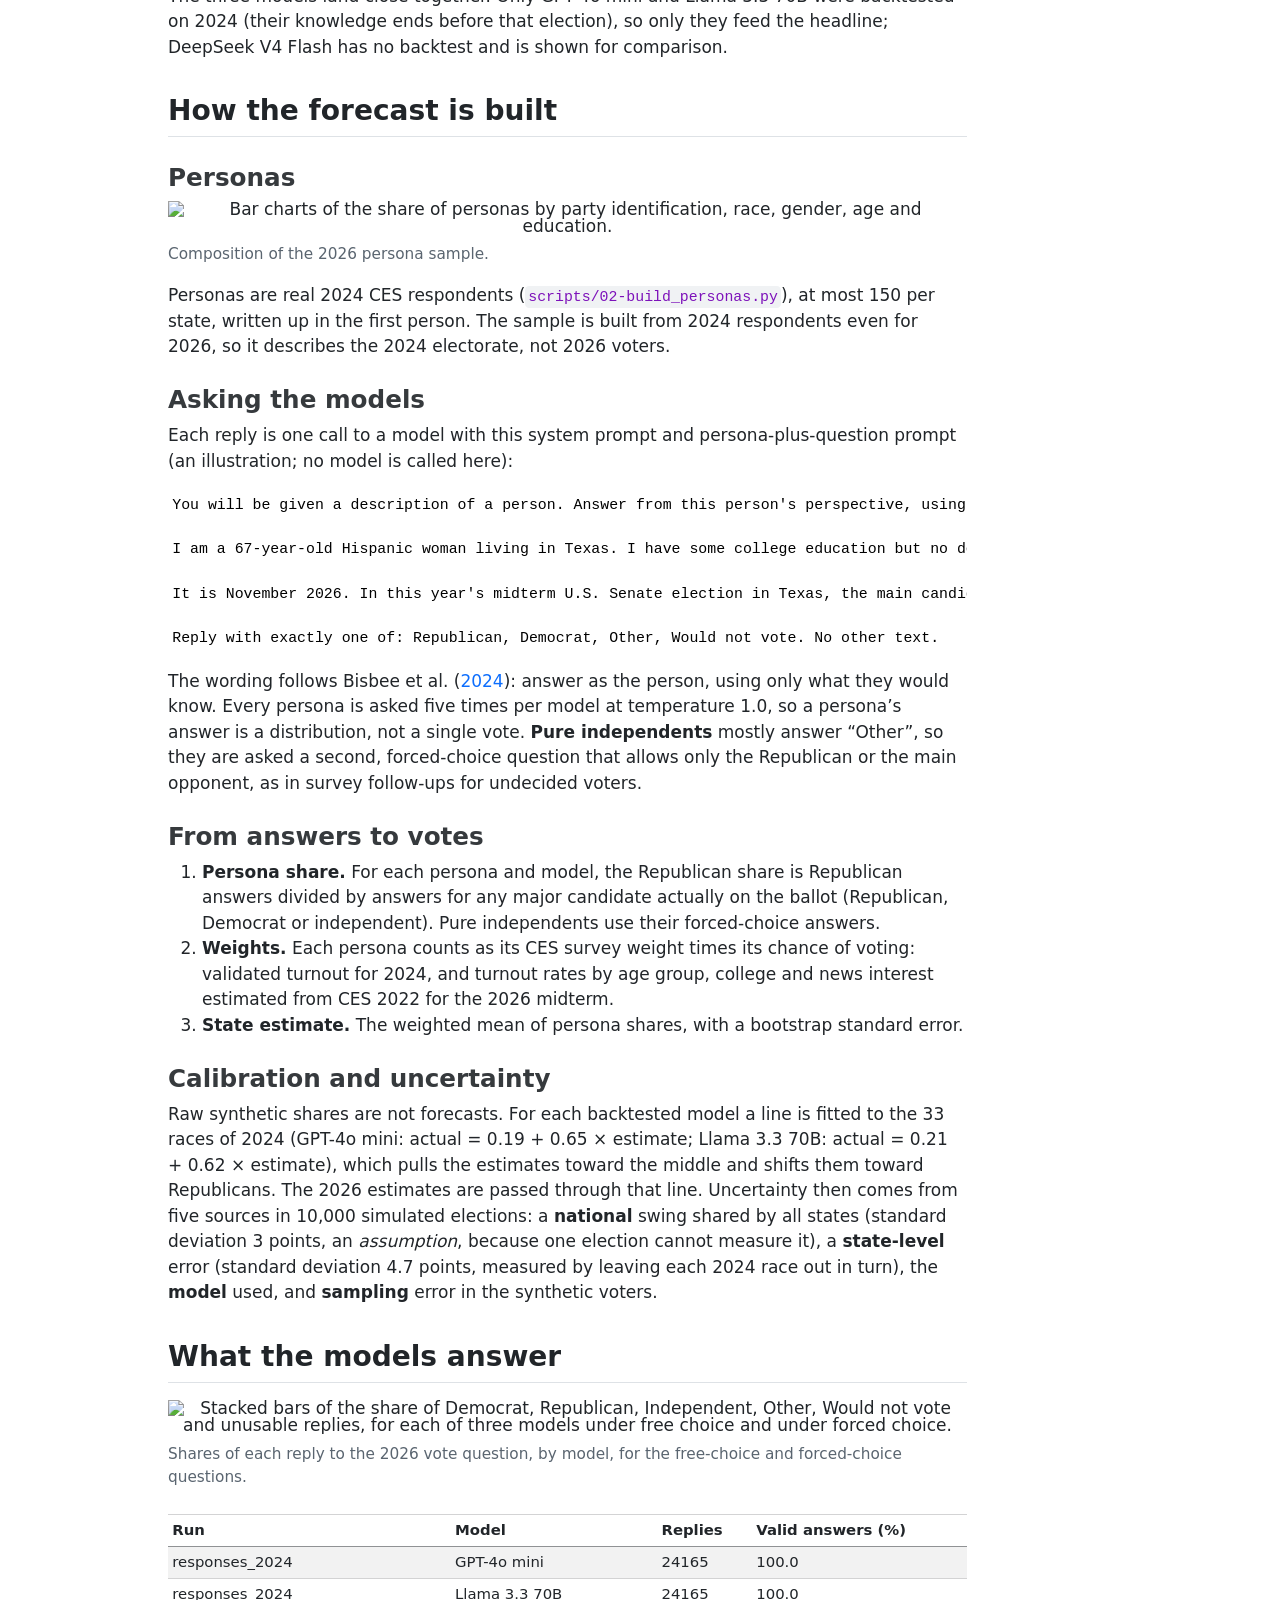
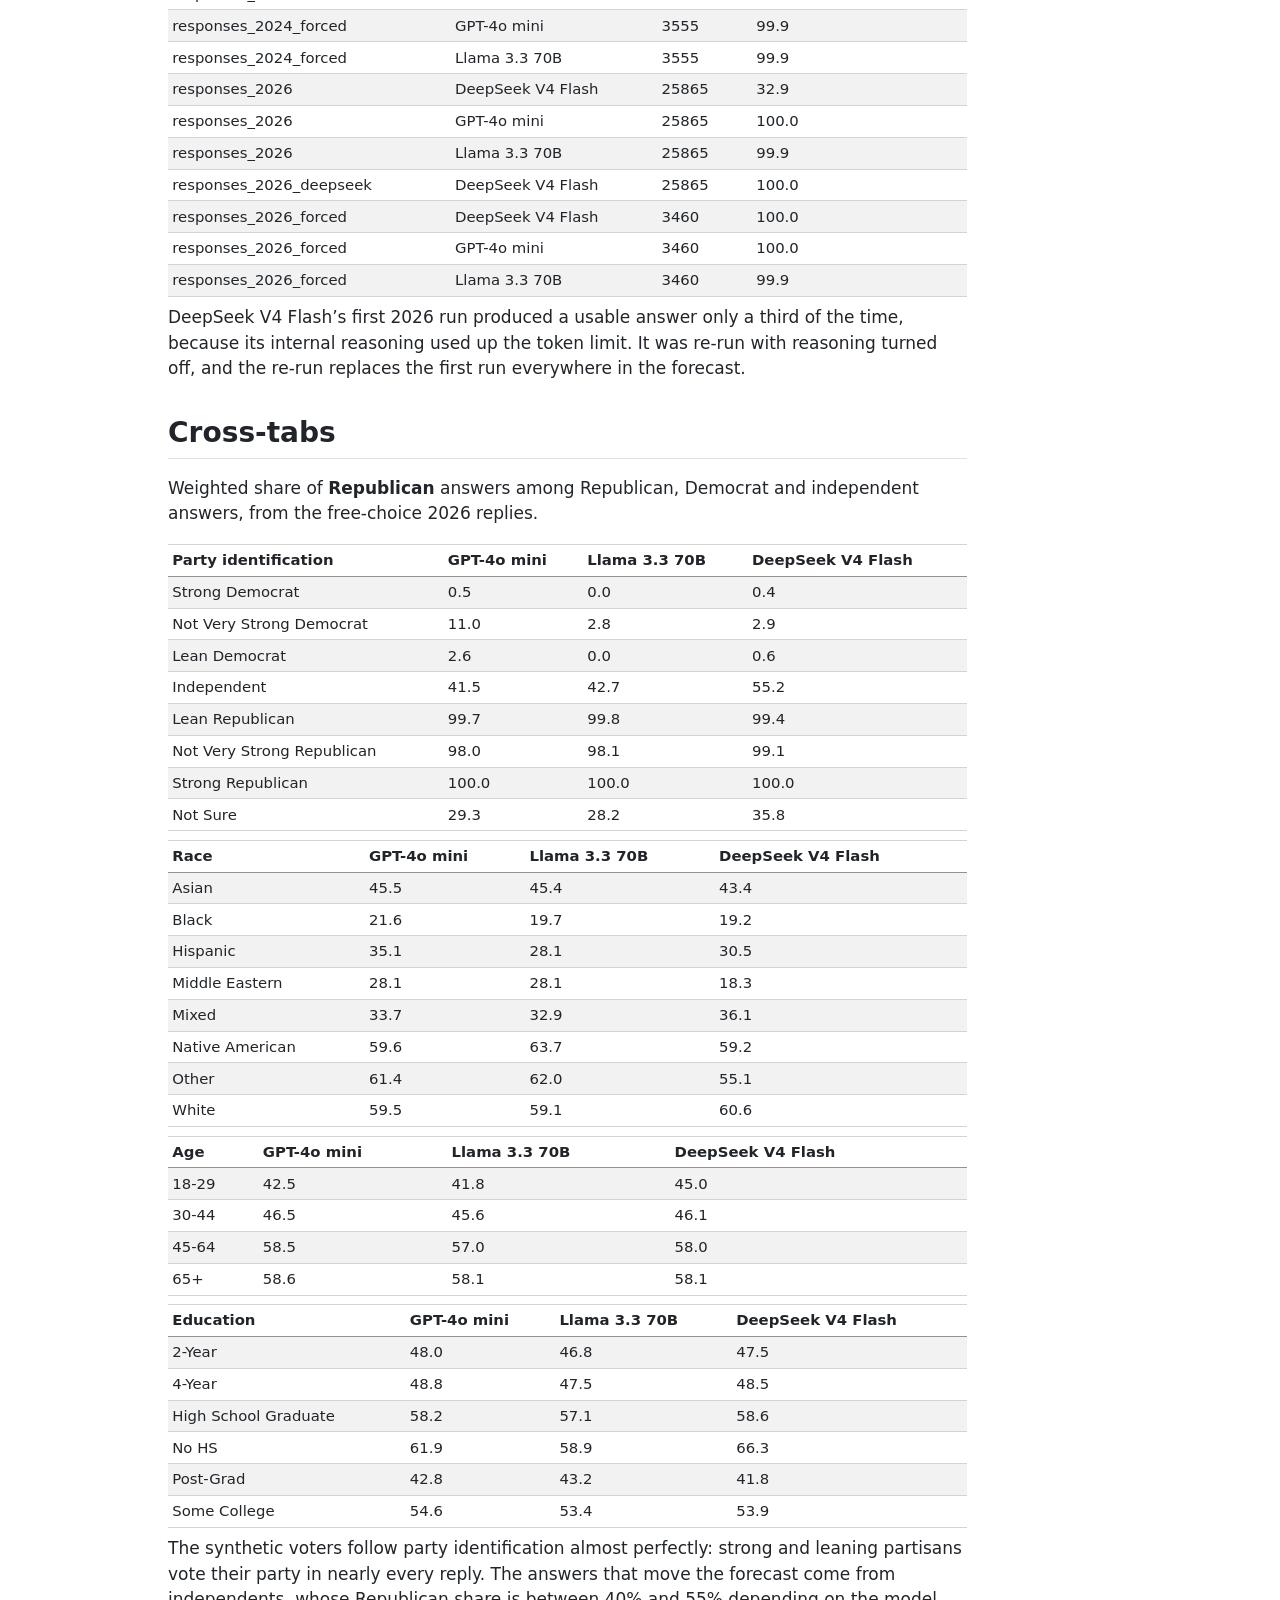
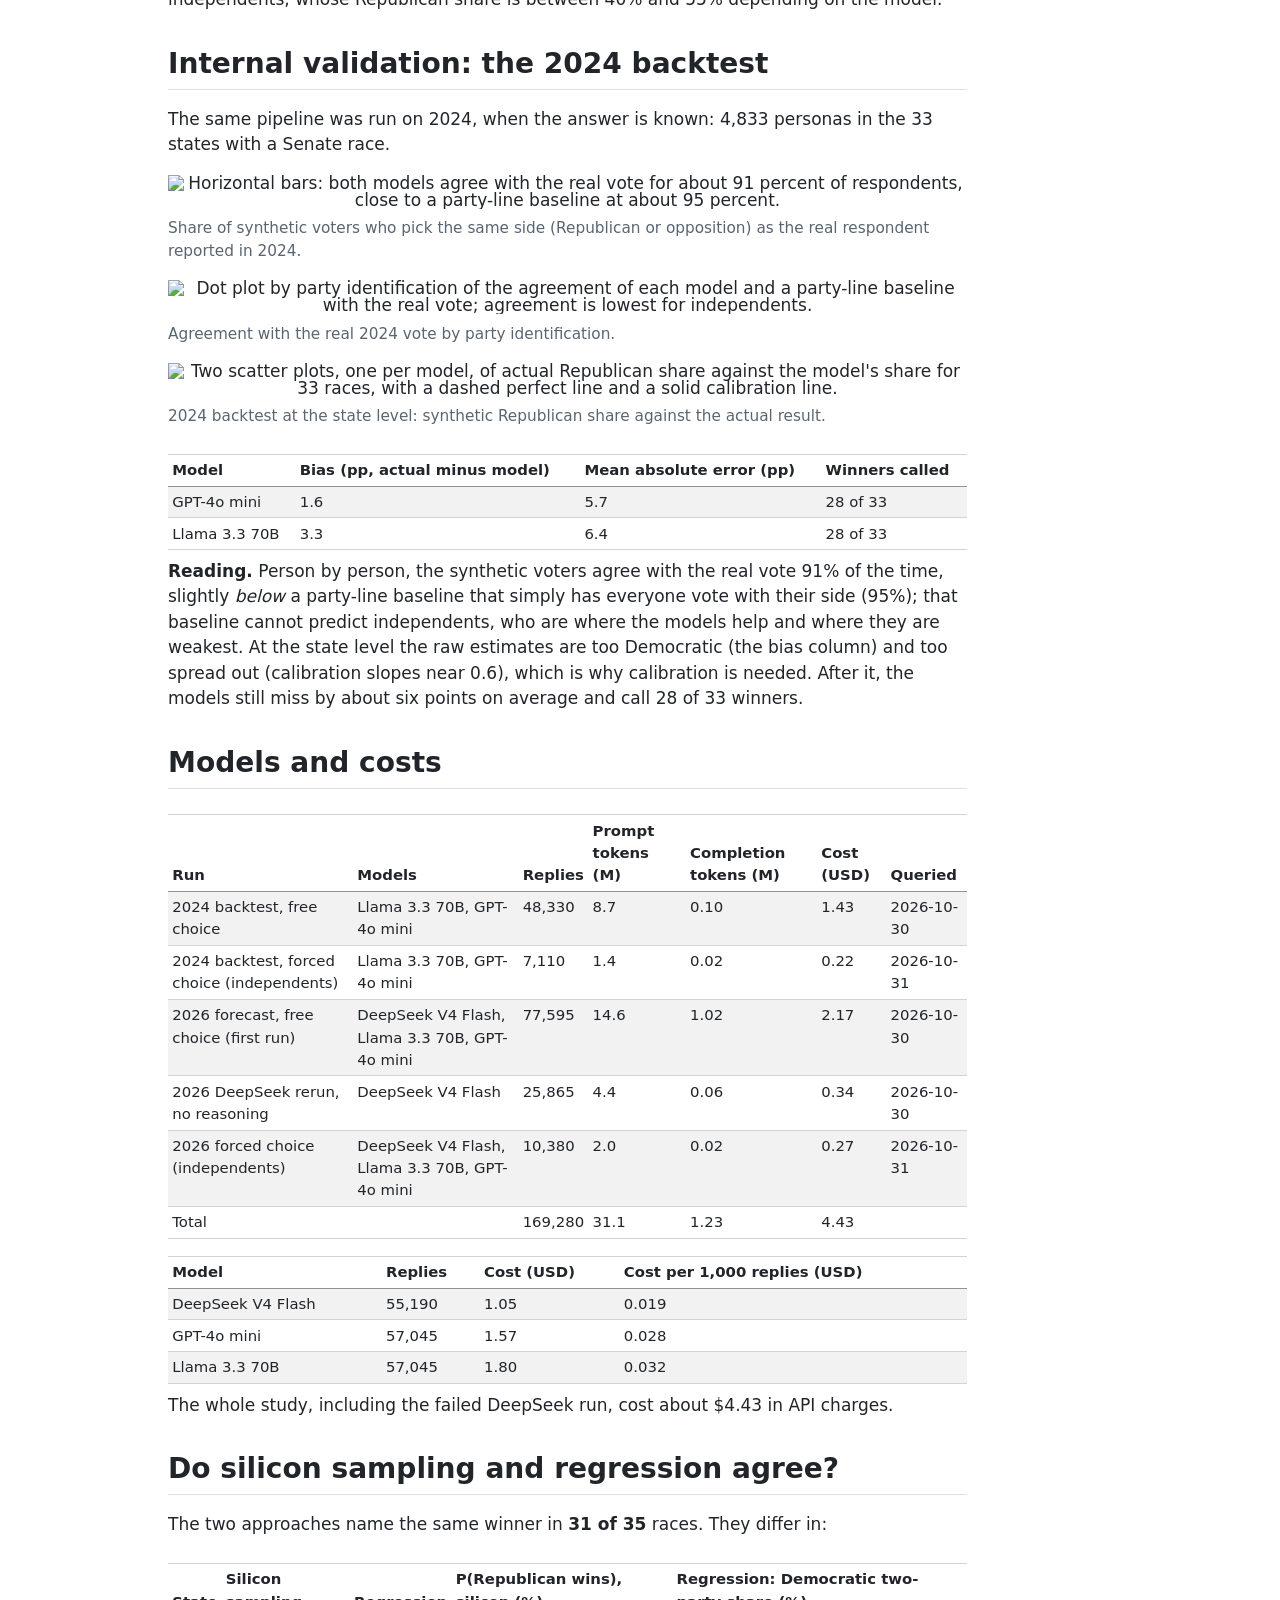
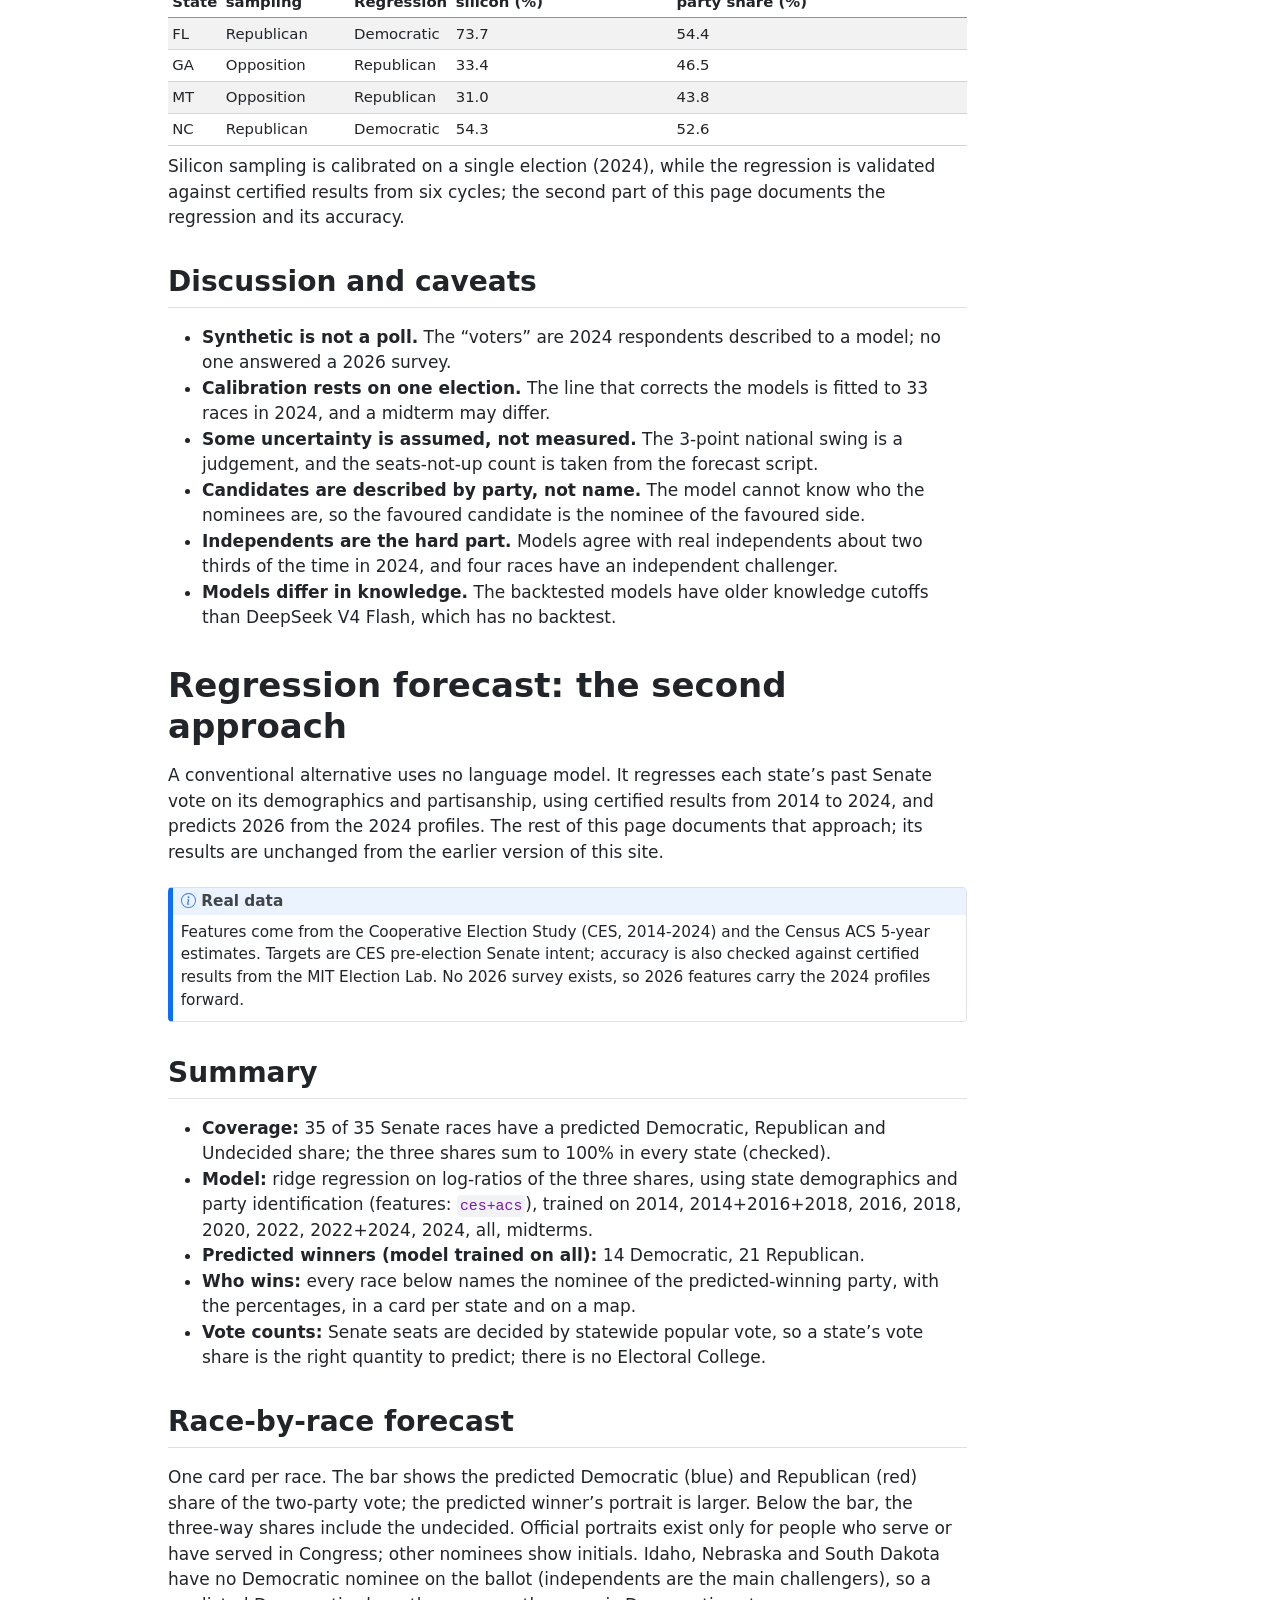
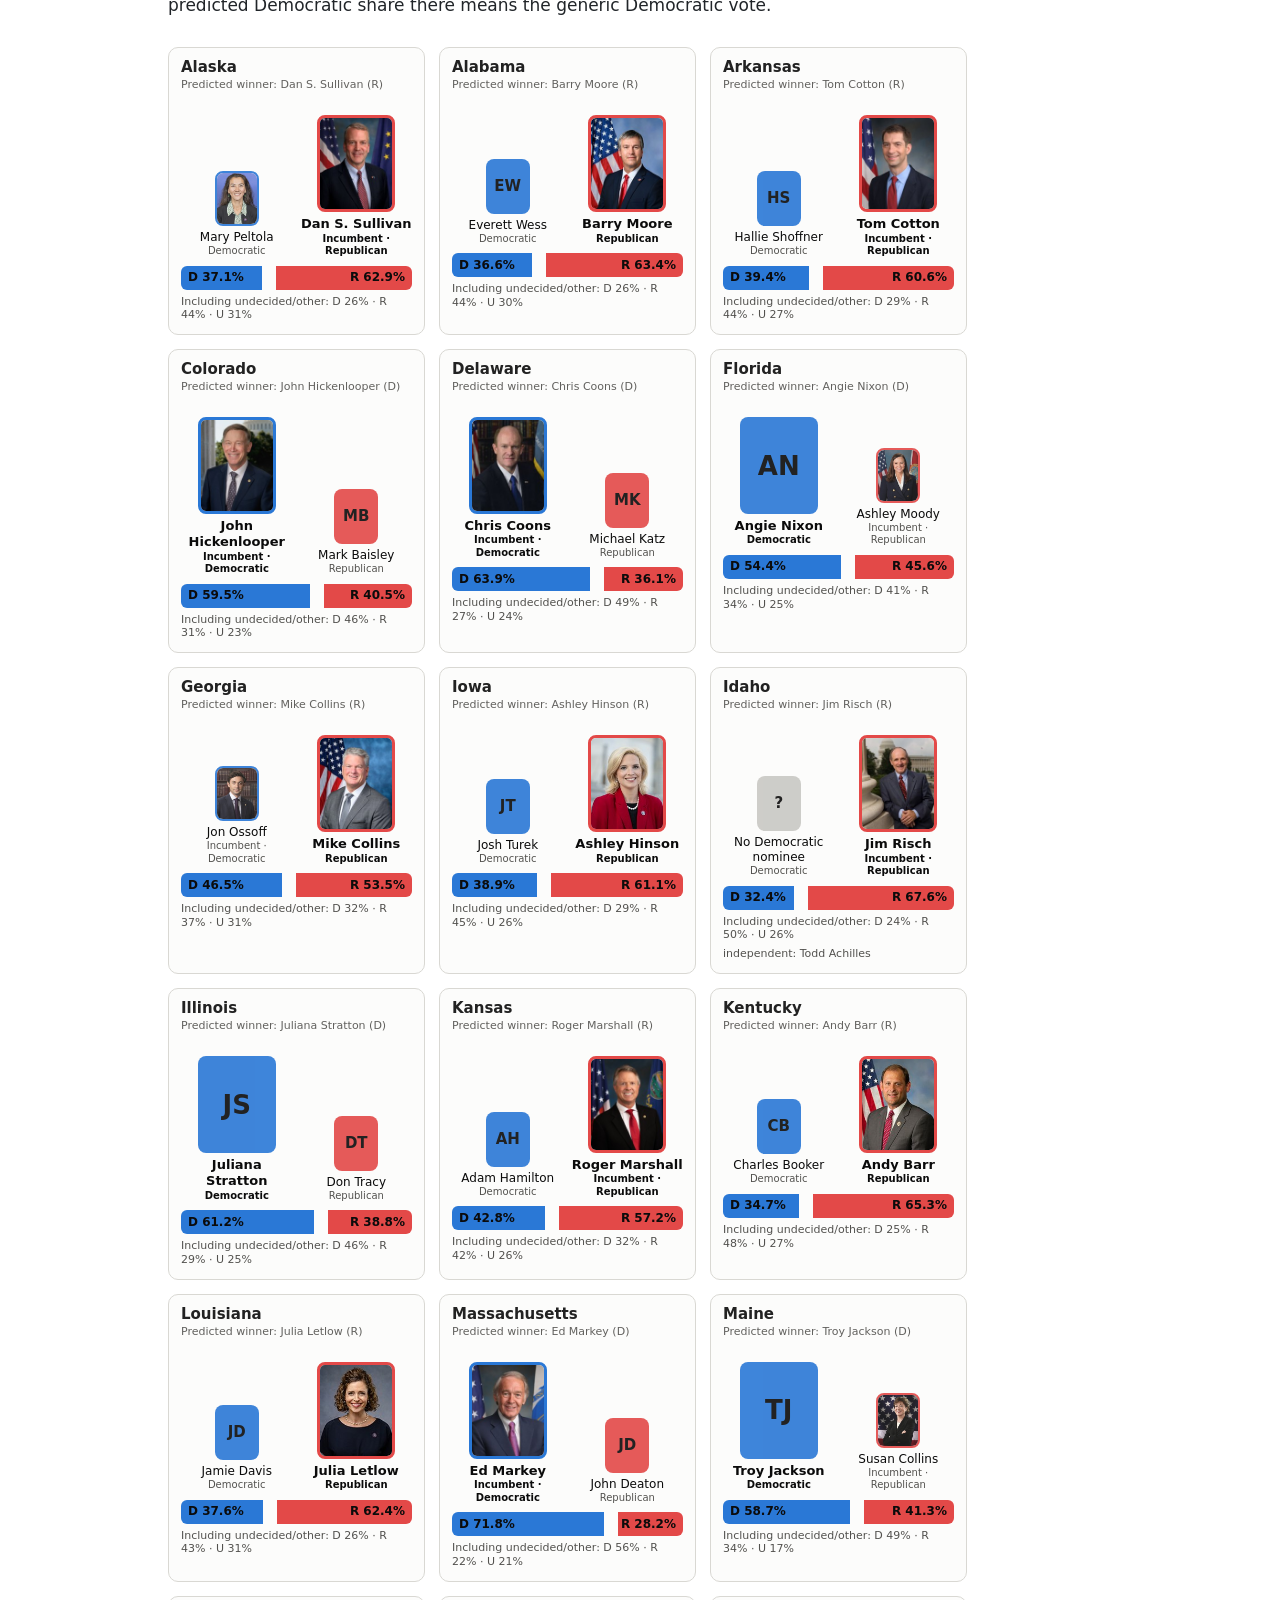
==== commit d3d9ca69: "Single-page site: silicon sampling first (from the stored LLM results), regression second Co-Authore" ====
--- a/docs/index.html
+++ b/docs/index.html
@@ -6,12 +6,10 @@
 
 <meta name="viewport" content="width=device-width, initial-scale=1.0, user-scalable=yes">
 
-<meta name="author" content="AUTHOR 1">
-<meta name="author" content="AUTHOR 2">
-<meta name="author" content="AUTHOR 3">
-<meta name="dcterms.date" content="2026-10-30">
+<meta name="author" content="Yi Zhi Zhang">
+<meta name="dcterms.date" content="2026-10-31">
 
-<title>TITLE – Senate 2026 forecast</title>
+<title>2026 U.S. Senate elections – Senate 2026 forecast</title>
 <style>
 /* Default styles provided by pandoc.
 ** See https://pandoc.org/MANUAL.html#variables-for-html for config info.
@@ -30,11 +28,29 @@
   margin: 0 0.8em 0.2em -1em; /* quarto-specific, see https://github.com/quarto-dev/quarto-cli/issues/4556 */ 
   vertical-align: middle;
 }
-</style>
+/* CSS for citations */
+div.csl-bib-body { }
+div.csl-entry {
+  clear: both;
+}
+.hanging-indent div.csl-entry {
+  margin-left:2em;
+  text-indent:-2em;
+}
+div.csl-left-margin {
+  min-width:2em;
+  float:left;
+}
+div.csl-right-inline {
+  margin-left:2em;
+  padding-left:1em;
+}
+div.csl-indent {
+  margin-left: 2em;
+}</style>
 
 
-<script src="site_libs/quarto-nav/quarto-nav.js"></script>
-<script src="site_libs/quarto-nav/headroom.min.js"></script>
+<script src="https://cdn.jsdelivr.net/npm/jquery@3.5.1/dist/jquery.min.js" integrity="sha384-ZvpUoO/+PpLXR1lu4jmpXWu80pZlYUAfxl5NsBMWOEPSjUn/6Z/hRTt8+pR6L4N2" crossorigin="anonymous"></script><script src="site_libs/quarto-nav/quarto-nav.js"></script>
 <script src="site_libs/clipboard/clipboard.min.js"></script>
 <script src="site_libs/quarto-search/autocomplete.umd.js"></script>
 <script src="site_libs/quarto-search/fuse.min.js"></script>
@@ -51,11 +67,11 @@
 <link href="site_libs/bootstrap/bootstrap-icons.css" rel="stylesheet">
 <link href="site_libs/bootstrap/bootstrap-8bd6d664370f372d918cdad7af0aea2b.min.css" rel="stylesheet" append-hash="true" id="quarto-bootstrap" data-mode="light">
 <script id="quarto-search-options" type="application/json">{
-  "location": "navbar",
+  "location": "sidebar",
   "copy-button": false,
   "collapse-after": 3,
-  "panel-placement": "end",
-  "type": "overlay",
+  "panel-placement": "start",
+  "type": "textbox",
   "limit": 50,
   "keyboard-shortcut": [
     "f",
@@ -77,61 +93,58 @@
     "search-label": "Search"
   }
 }</script>
+<script src="https://cdn.jsdelivr.net/npm/requirejs@2.3.6/require.min.js" integrity="sha384-c9c+LnTbwQ3aujuU7ULEPVvgLs+Fn6fJUvIGTsuu1ZcCf11fiEubah0ttpca4ntM sha384-6V1/AdqZRWk1KAlWbKBlGhN7VG4iE/yAZcO6NZPMF8od0vukrvr0tg4qY6NSrItx" crossorigin="anonymous"></script>
+
+<script type="application/javascript">define('jquery', [],function() {return window.jQuery;})</script>
 
 
 </head>
 
-<body class="nav-fixed quarto-light">
+<body class="quarto-light">
 
 <div id="quarto-search-results"></div>
-  <header id="quarto-header" class="headroom fixed-top">
-    <nav class="navbar navbar-expand-lg " data-bs-theme="dark">
-      <div class="navbar-container container-fluid">
-      <div class="navbar-brand-container mx-auto">
-    <a class="navbar-brand" href="./index.html">
-    <span class="navbar-title">Senate 2026 forecast</span>
-    </a>
-  </div>
-            <div id="quarto-search" class="" title="Search"></div>
-          <button class="navbar-toggler" type="button" data-bs-toggle="collapse" data-bs-target="#navbarCollapse" aria-controls="navbarCollapse" role="menu" aria-expanded="false" aria-label="Toggle navigation" onclick="if (window.quartoToggleHeadroom) { window.quartoToggleHeadroom(); }">
-  <span class="navbar-toggler-icon"></span>
-</button>
-          <div class="collapse navbar-collapse" id="navbarCollapse">
-            <ul class="navbar-nav navbar-nav-scroll me-auto">
-  <li class="nav-item">
-    <a class="nav-link active" href="./index.html" aria-current="page"> 
-<span class="menu-text">LLM forecast</span></a>
-  </li>  
-  <li class="nav-item">
-    <a class="nav-link" href="./regression.html"> 
-<span class="menu-text">Regression forecast</span></a>
-  </li>  
-</ul>
-          </div> <!-- /navcollapse -->
-            <div class="quarto-navbar-tools">
-</div>
-      </div> <!-- /container-fluid -->
-    </nav>
-</header>
 <!-- content -->
-<div id="quarto-content" class="quarto-container page-columns page-rows-contents page-layout-article page-navbar">
+<div id="quarto-content" class="quarto-container page-columns page-rows-contents page-layout-article">
 <!-- sidebar -->
 <!-- margin-sidebar -->
     <div id="quarto-margin-sidebar" class="sidebar margin-sidebar">
         <nav id="TOC" role="doc-toc" class="toc-active">
     <h2 id="toc-title">On this page</h2>
    
-  <ul>
-  <li><a href="#forecast" id="toc-forecast" class="nav-link active" data-scroll-target="#forecast">Forecast</a></li>
-  <li><a href="#methods" id="toc-methods" class="nav-link" data-scroll-target="#methods">Methods</a>
   <ul class="collapse">
-  <li><a href="#personas" id="toc-personas" class="nav-link" data-scroll-target="#personas">Personas</a></li>
-  <li><a href="#querying-models" id="toc-querying-models" class="nav-link" data-scroll-target="#querying-models">Querying models</a></li>
-  <li><a href="#post-stratification" id="toc-post-stratification" class="nav-link" data-scroll-target="#post-stratification">Post-stratification</a></li>
-  <li><a href="#costs-and-timing" id="toc-costs-and-timing" class="nav-link" data-scroll-target="#costs-and-timing">Costs and timing</a></li>
+  <li><a href="#silicon-sampling" id="toc-silicon-sampling" class="nav-link active" data-scroll-target="#silicon-sampling">Silicon sampling</a>
+  <ul class="collapse">
+  <li><a href="#si-glance" id="toc-si-glance" class="nav-link" data-scroll-target="#si-glance">At a glance</a></li>
+  <li><a href="#si-cards" id="toc-si-cards" class="nav-link" data-scroll-target="#si-cards">Race cards: who is favoured</a></li>
+  <li><a href="#si-map" id="toc-si-map" class="nav-link" data-scroll-target="#si-map">Map of favoured candidates</a></li>
+  <li><a href="#si-control" id="toc-si-control" class="nav-link" data-scroll-target="#si-control">Control of the Senate</a></li>
+  <li><a href="#si-states" id="toc-si-states" class="nav-link" data-scroll-target="#si-states">State-by-state uncertainty</a></li>
+  <li><a href="#si-models" id="toc-si-models" class="nav-link" data-scroll-target="#si-models">Do the models agree?</a></li>
+  <li><a href="#si-method" id="toc-si-method" class="nav-link" data-scroll-target="#si-method">How the forecast is built</a></li>
+  <li><a href="#si-answers" id="toc-si-answers" class="nav-link" data-scroll-target="#si-answers">What the models answer</a></li>
+  <li><a href="#si-crosstabs" id="toc-si-crosstabs" class="nav-link" data-scroll-target="#si-crosstabs">Cross-tabs</a></li>
+  <li><a href="#si-validation" id="toc-si-validation" class="nav-link" data-scroll-target="#si-validation">Internal validation: the 2024 backtest</a></li>
+  <li><a href="#si-costs" id="toc-si-costs" class="nav-link" data-scroll-target="#si-costs">Models and costs</a></li>
+  <li><a href="#si-vs-regression" id="toc-si-vs-regression" class="nav-link" data-scroll-target="#si-vs-regression">Do silicon sampling and regression agree?</a></li>
+  <li><a href="#si-discussion" id="toc-si-discussion" class="nav-link" data-scroll-target="#si-discussion">Discussion and caveats</a></li>
   </ul></li>
-  <li><a href="#uncertainty" id="toc-uncertainty" class="nav-link" data-scroll-target="#uncertainty">Uncertainty</a></li>
-  <li><a href="#discussion" id="toc-discussion" class="nav-link" data-scroll-target="#discussion">Discussion</a></li>
+  <li><a href="#regression-forecast" id="toc-regression-forecast" class="nav-link" data-scroll-target="#regression-forecast">Regression forecast: the second approach</a>
+  <ul class="collapse">
+  <li><a href="#summary" id="toc-summary" class="nav-link" data-scroll-target="#summary">Summary</a></li>
+  <li><a href="#race-by-race-forecast" id="toc-race-by-race-forecast" class="nav-link" data-scroll-target="#race-by-race-forecast">Race-by-race forecast</a></li>
+  <li><a href="#map-of-predicted-winners" id="toc-map-of-predicted-winners" class="nav-link" data-scroll-target="#map-of-predicted-winners">Map of predicted winners</a></li>
+  <li><a href="#more-views-of-the-forecast" id="toc-more-views-of-the-forecast" class="nav-link" data-scroll-target="#more-views-of-the-forecast">More views of the forecast</a></li>
+  <li><a href="#does-the-training-set-matter" id="toc-does-the-training-set-matter" class="nav-link" data-scroll-target="#does-the-training-set-matter">Does the training set matter?</a></li>
+  <li><a href="#accuracy" id="toc-accuracy" class="nav-link" data-scroll-target="#accuracy">Accuracy</a></li>
+  <li><a href="#data" id="toc-data" class="nav-link" data-scroll-target="#data">Data</a></li>
+  <li><a href="#leakage-audit" id="toc-leakage-audit" class="nav-link" data-scroll-target="#leakage-audit">Leakage audit</a></li>
+  <li><a href="#simple-baselines" id="toc-simple-baselines" class="nav-link" data-scroll-target="#simple-baselines">Simple baselines</a></li>
+  <li><a href="#how-the-headline-model-was-chosen" id="toc-how-the-headline-model-was-chosen" class="nav-link" data-scroll-target="#how-the-headline-model-was-chosen">How the headline model was chosen</a></li>
+  <li><a href="#direct-two-party-model" id="toc-direct-two-party-model" class="nav-link" data-scroll-target="#direct-two-party-model">Direct two-party model</a></li>
+  <li><a href="#midterm-only-models" id="toc-midterm-only-models" class="nav-link" data-scroll-target="#midterm-only-models">Midterm-only models</a></li>
+  <li><a href="#method" id="toc-method" class="nav-link" data-scroll-target="#method">Method</a></li>
+  <li><a href="#caveats" id="toc-caveats" class="nav-link" data-scroll-target="#caveats">Caveats</a></li>
+  </ul></li>
   <li><a href="#references" id="toc-references" class="nav-link" data-scroll-target="#references">References</a></li>
   </ul>
 </nav>
@@ -141,8 +154,8 @@
 
 <header id="title-block-header" class="quarto-title-block default">
 <div class="quarto-title">
-<h1 class="title">TITLE</h1>
-<p class="subtitle lead">Forecasts built from synthetic (LLM-generated) survey responses</p>
+<h1 class="title">2026 U.S. Senate elections</h1>
+<p class="subtitle lead">Forecasts from synthetic (LLM) voters first, and from state-level regression second</p>
 </div>
 
 
@@ -150,18 +163,16 @@
 <div class="quarto-title-meta">
 
     <div>
-    <div class="quarto-title-meta-heading">Authors</div>
+    <div class="quarto-title-meta-heading">Author</div>
     <div class="quarto-title-meta-contents">
-             <p>AUTHOR 1 </p>
-             <p>AUTHOR 2 </p>
-             <p>AUTHOR 3 </p>
+             <p>Yi Zhi Zhang </p>
           </div>
   </div>
     
     <div>
     <div class="quarto-title-meta-heading">Published</div>
     <div class="quarto-title-meta-contents">
-      <p class="date">October 30, 2026</p>
+      <p class="date">October 31, 2026</p>
     </div>
   </div>
   
@@ -173,32 +184,4076 @@
 </header>
 
 
-<section id="forecast" class="level1">
-<h1>Forecast</h1>
+<section id="silicon-sampling" class="level1">
+<h1>Silicon sampling</h1>
+<p><em>Silicon sampling</em> asks large language models to play survey respondents <span class="citation" data-cites="argyle2023">(<a href="#ref-argyle2023" role="doc-biblioref">Argyle et al. 2023</a>)</span>. Each synthetic voter is a <strong>persona</strong> built from a real respondent of the 2024 Cooperative Election Study (CES): age, gender, race, education, income, party identification, ideology and so on. We describe the persona to a model, tell it the 2026 Senate race in the persona’s state, and ask how the persona will vote. Many personas, several models and five repeats each give a synthetic electorate, which is weighted to the real one. Synthetic samples can be biased in ways real polls are not <span class="citation" data-cites="bisbee2024">(<a href="#ref-bisbee2024" role="doc-biblioref">Bisbee et al. 2024</a>)</span>, so a 2024 backtest against the real results is used to calibrate every forecast below.</p>
+<p>This is the project’s main approach. The conventional regression forecast follows in the second part of this page.</p>
+<div class="callout callout-style-default callout-note callout-titled">
+<div class="callout-header d-flex align-content-center">
+<div class="callout-icon-container">
+<i class="callout-icon"></i>
+</div>
+<div class="callout-title-container flex-fill">
+<span class="screen-reader-only">Note</span>Real LLM results
+</div>
+</div>
+<div class="callout-body-container callout-body">
+<p>Everything in this part comes from stored model replies (5,173 personas in 35 states, three models) collected on 30 to 31 October 2026 and processed by <code>scripts/04-forecast.py</code>; this page re-reads the saved files and queries no model.</p>
+</div>
+</div>
+<section id="si-glance" class="level2">
+<h2 class="anchored" data-anchor-id="si-glance">At a glance</h2>
+<div id="f16f0a4d" class="cell" data-execution_count="3">
+<div class="cell-output cell-output-display">
+<style>.tiles{display:grid;grid-template-columns:repeat(4,minmax(0,1fr));gap:12px;margin:12px 0}@media (max-width:760px){.tiles{grid-template-columns:repeat(2,minmax(0,1fr))}}.tile{border:1px solid #d9d8d3;border-radius:10px;padding:12px;background:#fcfcfb;color:#0b0b0b}.tile .big{font-size:26px;font-weight:700;line-height:1.1}.tile .lab{font-size:13px;margin-top:4px}.tile .sub{font-size:11px;color:#52514e;margin-top:3px}</style><div class="tiles"><div class="tile"><div class="big">72%</div><div class="lab">chance Republicans keep control</div><div class="sub">50 or more seats, with the Vice President breaking ties</div></div><div class="tile"><div class="big">52</div><div class="lab">Republican seats, median</div><div class="sub">80% interval 47 to 57 of 100</div></div><div class="tile"><div class="big">21 of 35</div><div class="lab">races where a Republican is favoured</div><div class="sub">14 favour the opposition</div></div><div class="tile"><div class="big">TX, NC, GA</div><div class="lab">closest races</div><div class="sub">win probability nearest 50%</div></div></div>
+</div>
+</div>
+<p>The forecast is the share of the vote a <strong>Republican</strong> receives against the main opposition (a Democrat, or an independent in Idaho, Montana, Nebraska and South Dakota), taken from 10,000 simulated elections. Republicans are favoured in 21 of the 35 races and keep control of the Senate in 72% of simulations. The shaded cards and the map below name the candidate of the favoured side.</p>
 </section>
-<section id="methods" class="level1">
-<h1>Methods</h1>
-<section id="personas" class="level2">
-<h2 class="anchored" data-anchor-id="personas">Personas</h2>
+<section id="si-cards" class="level2">
+<h2 class="anchored" data-anchor-id="si-cards">Race cards: who is favoured</h2>
+<p>One card per race. The bar shows the median forecast share for the opposition (blue) and the Republican (red); the favoured candidate’s portrait is larger. Official portraits exist only for people who serve or have served in Congress; other nominees show initials. The synthetic voters were told only each candidate’s <em>party</em>, never a name.</p>
+<div id="b946cb7e" class="cell" data-execution_count="5">
+<div class="cell-output cell-output-display">
+
+<style>
+.race-grid{display:grid;grid-template-columns:repeat(3,minmax(0,1fr));gap:14px;margin:12px 0}
+@media (max-width:900px){.race-grid{grid-template-columns:repeat(2,minmax(0,1fr))}}
+@media (max-width:560px){.race-grid{grid-template-columns:minmax(0,1fr)}}
+.race-card{border:1px solid #d9d8d3;border-radius:10px;padding:10px 12px 12px;background:#fcfcfb;color:#0b0b0b;font-size:13px;line-height:1.25}
+.race-card h4{margin:0 0 6px;font-size:15px;font-weight:700;line-height:1.2}
+.race-card h4 small{display:block;font-weight:400;color:#52514e;font-size:11px;margin-top:2px}
+.people{display:flex;justify-content:space-between;align-items:flex-end;gap:8px;min-height:104px}
+.person{width:50%;text-align:center}
+.person .nm{margin-top:4px;font-size:12px}
+.person.win .nm{font-weight:700;font-size:13px}
+.person .tag{display:block;font-size:10px;color:#52514e}
+.person.win .tag{color:#0b0b0b;font-weight:700}
+.pic{display:inline-block;border-radius:8px;object-fit:cover;background:#ecebe7}
+.pic.big{width:78px;height:97px;border:3px solid var(--c)}
+.pic.small{width:44px;height:55px;border:2px solid var(--c);opacity:.9}
+.badge{display:inline-flex;align-items:center;justify-content:center;border-radius:8px;font-weight:700;color:#0b0b0b;background:var(--c);opacity:.9}
+.badge.big{width:78px;height:97px;font-size:26px}
+.badge.small{width:44px;height:55px;font-size:15px}
+.bar{display:flex;height:24px;border-radius:6px;overflow:hidden;margin-top:8px;font-weight:700;font-size:12px}
+.bar span{display:flex;align-items:center;padding:0 7px;color:#0b0b0b;white-space:nowrap}
+.bar .d{background:#2a78d6}.bar .r{background:#e34948;justify-content:flex-end}
+.bar .gap{width:2px;background:#fcfcfb}
+.meta{margin-top:5px;font-size:11px;color:#52514e;display:flex;justify-content:space-between;gap:6px}
+</style>
+
+<div class="race-grid">
+<div class="race-card" aria-label="Alaska Senate race"><h4 class="anchored">Alaska<small>Predicted winner: Dan S. Sullivan (R)</small></h4><div class="people"><div class="person"><img class="pic small" style="--c:#2a78d6" src="[data-uri]" alt="Official portrait of Mary Peltola"><div class="nm">Mary Peltola</div><span class="tag">Democratic</span></div><div class="person win"><img class="pic big" style="--c:#e34948" src="[data-uri]" alt="Official portrait of Dan S. Sullivan"><div class="nm">Dan S. Sullivan</div><span class="tag">Incumbent · Republican</span></div></div><div class="bar" role="img" aria-label="Democratic 43.1 percent, Republican 56.9 percent of the two-party vote"><span class="d" style="width:43.09%">D 43.1%</span><span class="gap"></span><span class="r" style="width:56.91%">R 56.9%</span></div><div class="meta"><span>P(Republican wins) 85% · 80% interval for R share 48%-66%</span></div><div class="meta"><span>Raw model estimates of R share: GPT-4o 60% · Llama 57% · DeepSeek 57%</span></div></div>
+<div class="race-card" aria-label="Alabama Senate race"><h4 class="anchored">Alabama<small>Predicted winner: Barry Moore (R)</small></h4><div class="people"><div class="person"><span class="badge small" style="--c:#2a78d6" role="img" aria-label="Everett Wess">EW</span><div class="nm">Everett Wess</div><span class="tag">Democratic</span></div><div class="person win"><img class="pic big" style="--c:#e34948" src="[data-uri]" alt="Official portrait of Barry Moore"><div class="nm">Barry Moore</div><span class="tag">Republican</span></div></div><div class="bar" role="img" aria-label="Democratic 40.2 percent, Republican 59.8 percent of the two-party vote"><span class="d" style="width:40.24%">D 40.2%</span><span class="gap"></span><span class="r" style="width:59.76%">R 59.8%</span></div><div class="meta"><span>P(Republican wins) 93% · 80% interval for R share 51%-68%</span></div><div class="meta"><span>Raw model estimates of R share: GPT-4o 62% · Llama 64% · DeepSeek 63%</span></div></div>
+<div class="race-card" aria-label="Arkansas Senate race"><h4 class="anchored">Arkansas<small>Predicted winner: Tom Cotton (R)</small></h4><div class="people"><div class="person"><span class="badge small" style="--c:#2a78d6" role="img" aria-label="Hallie Shoffner">HS</span><div class="nm">Hallie Shoffner</div><span class="tag">Democratic</span></div><div class="person win"><img class="pic big" style="--c:#e34948" src="[data-uri]" alt="Official portrait of Tom Cotton"><div class="nm">Tom Cotton</div><span class="tag">Incumbent · Republican</span></div></div><div class="bar" role="img" aria-label="Democratic 42.0 percent, Republican 58.0 percent of the two-party vote"><span class="d" style="width:42.04%">D 42.0%</span><span class="gap"></span><span class="r" style="width:57.96%">R 58.0%</span></div><div class="meta"><span>P(Republican wins) 88% · 80% interval for R share 49%-67%</span></div><div class="meta"><span>Raw model estimates of R share: GPT-4o 59% · Llama 61% · DeepSeek 61%</span></div></div>
+<div class="race-card" aria-label="Colorado Senate race"><h4 class="anchored">Colorado<small>Predicted winner: John Hickenlooper (D)</small></h4><div class="people"><div class="person win"><img class="pic big" style="--c:#2a78d6" src="[data-uri]" alt="Official portrait of John Hickenlooper"><div class="nm">John Hickenlooper</div><span class="tag">Incumbent · Democratic</span></div><div class="person"><span class="badge small" style="--c:#e34948" role="img" aria-label="Mark Baisley">MB</span><div class="nm">Mark Baisley</div><span class="tag">Republican</span></div></div><div class="bar" role="img" aria-label="Democratic 55.6 percent, Republican 44.4 percent of the two-party vote"><span class="d" style="width:55.63%">D 55.6%</span><span class="gap"></span><span class="r" style="width:44.37%">R 44.4%</span></div><div class="meta"><span>P(Republican wins) 20% · 80% interval for R share 36%-53%</span></div><div class="meta"><span>Raw model estimates of R share: GPT-4o 39% · Llama 38% · DeepSeek 38%</span></div></div>
+<div class="race-card" aria-label="Delaware Senate race"><h4 class="anchored">Delaware<small>Predicted winner: Chris Coons (D)</small></h4><div class="people"><div class="person win"><img class="pic big" style="--c:#2a78d6" src="[data-uri]" alt="Official portrait of Chris Coons"><div class="nm">Chris Coons</div><span class="tag">Incumbent · Democratic</span></div><div class="person"><span class="badge small" style="--c:#e34948" role="img" aria-label="Michael Katz">MK</span><div class="nm">Michael Katz</div><span class="tag">Republican</span></div></div><div class="bar" role="img" aria-label="Democratic 60.6 percent, Republican 39.4 percent of the two-party vote"><span class="d" style="width:60.58%">D 60.6%</span><span class="gap"></span><span class="r" style="width:39.42%">R 39.4%</span></div><div class="meta"><span>P(Republican wins) 6% · 80% interval for R share 31%-48%</span></div><div class="meta"><span>Raw model estimates of R share: GPT-4o 31% · Llama 30% · DeepSeek 31%</span></div></div>
+<div class="race-card" aria-label="Florida Senate race"><h4 class="anchored">Florida<small>Predicted winner: Ashley Moody (R)</small></h4><div class="people"><div class="person"><span class="badge small" style="--c:#2a78d6" role="img" aria-label="Angie Nixon">AN</span><div class="nm">Angie Nixon</div><span class="tag">Democratic</span></div><div class="person win"><img class="pic big" style="--c:#e34948" src="[data-uri]" alt="Official portrait of Ashley Moody"><div class="nm">Ashley Moody</div><span class="tag">Incumbent · Republican</span></div></div><div class="bar" role="img" aria-label="Democratic 45.6 percent, Republican 54.4 percent of the two-party vote"><span class="d" style="width:45.60%">D 45.6%</span><span class="gap"></span><span class="r" style="width:54.40%">R 54.4%</span></div><div class="meta"><span>P(Republican wins) 74% · 80% interval for R share 46%-64%</span></div><div class="meta"><span>Raw model estimates of R share: GPT-4o 56% · Llama 53% · DeepSeek 56%</span></div></div>
+<div class="race-card" aria-label="Georgia Senate race"><h4 class="anchored">Georgia<small>Predicted winner: Jon Ossoff (D)</small></h4><div class="people"><div class="person win"><img class="pic big" style="--c:#2a78d6" src="[data-uri]" alt="Official portrait of Jon Ossoff"><div class="nm">Jon Ossoff</div><span class="tag">Incumbent · Democratic</span></div><div class="person"><img class="pic small" style="--c:#e34948" src="[data-uri]" alt="Official portrait of Mike Collins"><div class="nm">Mike Collins</div><span class="tag">Republican</span></div></div><div class="bar" role="img" aria-label="Democratic 53.1 percent, Republican 46.9 percent of the two-party vote"><span class="d" style="width:53.07%">D 53.1%</span><span class="gap"></span><span class="r" style="width:46.93%">R 46.9%</span></div><div class="meta"><span>P(Republican wins) 33% · 80% interval for R share 38%-56%</span></div><div class="meta"><span>Raw model estimates of R share: GPT-4o 43% · Llama 42% · DeepSeek 43%</span></div></div>
+<div class="race-card" aria-label="Iowa Senate race"><h4 class="anchored">Iowa<small>Predicted winner: Ashley Hinson (R)</small></h4><div class="people"><div class="person"><span class="badge small" style="--c:#2a78d6" role="img" aria-label="Josh Turek">JT</span><div class="nm">Josh Turek</div><span class="tag">Democratic</span></div><div class="person win"><img class="pic big" style="--c:#e34948" src="[data-uri]" alt="Official portrait of Ashley Hinson"><div class="nm">Ashley Hinson</div><span class="tag">Republican</span></div></div><div class="bar" role="img" aria-label="Democratic 40.4 percent, Republican 59.6 percent of the two-party vote"><span class="d" style="width:40.38%">D 40.4%</span><span class="gap"></span><span class="r" style="width:59.62%">R 59.6%</span></div><div class="meta"><span>P(Republican wins) 92% · 80% interval for R share 51%-68%</span></div><div class="meta"><span>Raw model estimates of R share: GPT-4o 63% · Llama 62% · DeepSeek 64%</span></div></div>
+<div class="race-card" aria-label="Idaho Senate race"><h4 class="anchored">Idaho<small>Predicted winner: Jim Risch (R)</small></h4><div class="people"><div class="person"><span class="badge small" style="--c:#2a78d6" role="img" aria-label="Todd Achilles">TA</span><div class="nm">Todd Achilles</div><span class="tag">Independent</span></div><div class="person win"><img class="pic big" style="--c:#e34948" src="[data-uri]" alt="Official portrait of Jim Risch"><div class="nm">Jim Risch</div><span class="tag">Incumbent · Republican</span></div></div><div class="bar" role="img" aria-label="Democratic 38.7 percent, Republican 61.3 percent of the two-party vote"><span class="d" style="width:38.67%">I 38.7%</span><span class="gap"></span><span class="r" style="width:61.33%">R 61.3%</span></div><div class="meta"><span>P(Republican wins) 93% · 80% interval for R share 52%-71%</span></div><div class="meta"><span>Raw model estimates of R share: GPT-4o 65% · Llama 66% · DeepSeek 65%</span></div></div>
+<div class="race-card" aria-label="Illinois Senate race"><h4 class="anchored">Illinois<small>Predicted winner: Juliana Stratton (D)</small></h4><div class="people"><div class="person win"><span class="badge big" style="--c:#2a78d6" role="img" aria-label="Juliana Stratton">JS</span><div class="nm">Juliana Stratton</div><span class="tag">Democratic</span></div><div class="person"><span class="badge small" style="--c:#e34948" role="img" aria-label="Don Tracy">DT</span><div class="nm">Don Tracy</div><span class="tag">Republican</span></div></div><div class="bar" role="img" aria-label="Democratic 53.2 percent, Republican 46.8 percent of the two-party vote"><span class="d" style="width:53.17%">D 53.2%</span><span class="gap"></span><span class="r" style="width:46.83%">R 46.8%</span></div><div class="meta"><span>P(Republican wins) 32% · 80% interval for R share 38%-55%</span></div><div class="meta"><span>Raw model estimates of R share: GPT-4o 43% · Llama 42% · DeepSeek 42%</span></div></div>
+<div class="race-card" aria-label="Kansas Senate race"><h4 class="anchored">Kansas<small>Predicted winner: Roger Marshall (R)</small></h4><div class="people"><div class="person"><span class="badge small" style="--c:#2a78d6" role="img" aria-label="Adam Hamilton">AH</span><div class="nm">Adam Hamilton</div><span class="tag">Democratic</span></div><div class="person win"><img class="pic big" style="--c:#e34948" src="[data-uri]" alt="Official portrait of Roger Marshall"><div class="nm">Roger Marshall</div><span class="tag">Incumbent · Republican</span></div></div><div class="bar" role="img" aria-label="Democratic 42.3 percent, Republican 57.7 percent of the two-party vote"><span class="d" style="width:42.28%">D 42.3%</span><span class="gap"></span><span class="r" style="width:57.72%">R 57.7%</span></div><div class="meta"><span>P(Republican wins) 88% · 80% interval for R share 49%-66%</span></div><div class="meta"><span>Raw model estimates of R share: GPT-4o 59% · Llama 60% · DeepSeek 60%</span></div></div>
+<div class="race-card" aria-label="Kentucky Senate race"><h4 class="anchored">Kentucky<small>Predicted winner: Andy Barr (R)</small></h4><div class="people"><div class="person"><span class="badge small" style="--c:#2a78d6" role="img" aria-label="Charles Booker">CB</span><div class="nm">Charles Booker</div><span class="tag">Democratic</span></div><div class="person win"><img class="pic big" style="--c:#e34948" src="[data-uri]" alt="Official portrait of Andy Barr"><div class="nm">Andy Barr</div><span class="tag">Republican</span></div></div><div class="bar" role="img" aria-label="Democratic 40.5 percent, Republican 59.5 percent of the two-party vote"><span class="d" style="width:40.47%">D 40.5%</span><span class="gap"></span><span class="r" style="width:59.53%">R 59.5%</span></div><div class="meta"><span>P(Republican wins) 93% · 80% interval for R share 51%-68%</span></div><div class="meta"><span>Raw model estimates of R share: GPT-4o 63% · Llama 62% · DeepSeek 62%</span></div></div>
+<div class="race-card" aria-label="Louisiana Senate race"><h4 class="anchored">Louisiana<small>Predicted winner: Julia Letlow (R)</small></h4><div class="people"><div class="person"><span class="badge small" style="--c:#2a78d6" role="img" aria-label="Jamie Davis">JD</span><div class="nm">Jamie Davis</div><span class="tag">Democratic</span></div><div class="person win"><img class="pic big" style="--c:#e34948" src="[data-uri]" alt="Official portrait of Julia Letlow"><div class="nm">Julia Letlow</div><span class="tag">Republican</span></div></div><div class="bar" role="img" aria-label="Democratic 45.9 percent, Republican 54.1 percent of the two-party vote"><span class="d" style="width:45.89%">D 45.9%</span><span class="gap"></span><span class="r" style="width:54.11%">R 54.1%</span></div><div class="meta"><span>P(Republican wins) 73% · 80% interval for R share 45%-63%</span></div><div class="meta"><span>Raw model estimates of R share: GPT-4o 54% · Llama 54% · DeepSeek 56%</span></div></div>
+<div class="race-card" aria-label="Massachusetts Senate race"><h4 class="anchored">Massachusetts<small>Predicted winner: Ed Markey (D)</small></h4><div class="people"><div class="person win"><img class="pic big" style="--c:#2a78d6" src="[data-uri]" alt="Official portrait of Ed Markey"><div class="nm">Ed Markey</div><span class="tag">Incumbent · Democratic</span></div><div class="person"><span class="badge small" style="--c:#e34948" role="img" aria-label="John Deaton">JD</span><div class="nm">John Deaton</div><span class="tag">Republican</span></div></div><div class="bar" role="img" aria-label="Democratic 56.4 percent, Republican 43.6 percent of the two-party vote"><span class="d" style="width:56.38%">D 56.4%</span><span class="gap"></span><span class="r" style="width:43.62%">R 43.6%</span></div><div class="meta"><span>P(Republican wins) 18% · 80% interval for R share 35%-52%</span></div><div class="meta"><span>Raw model estimates of R share: GPT-4o 38% · Llama 37% · DeepSeek 36%</span></div></div>
+<div class="race-card" aria-label="Maine Senate race"><h4 class="anchored">Maine<small>Predicted winner: Troy Jackson (D)</small></h4><div class="people"><div class="person win"><span class="badge big" style="--c:#2a78d6" role="img" aria-label="Troy Jackson">TJ</span><div class="nm">Troy Jackson</div><span class="tag">Democratic</span></div><div class="person"><img class="pic small" style="--c:#e34948" src="[data-uri]" alt="Official portrait of Susan Collins"><div class="nm">Susan Collins</div><span class="tag">Incumbent · Republican</span></div></div><div class="bar" role="img" aria-label="Democratic 52.9 percent, Republican 47.1 percent of the two-party vote"><span class="d" style="width:52.95%">D 52.9%</span><span class="gap"></span><span class="r" style="width:47.05%">R 47.1%</span></div><div class="meta"><span>P(Republican wins) 33% · 80% interval for R share 39%-55%</span></div><div class="meta"><span>Raw model estimates of R share: GPT-4o 45% · Llama 41% · DeepSeek 44%</span></div></div>
+<div class="race-card" aria-label="Michigan Senate race"><h4 class="anchored">Michigan<small>Predicted winner: Mike Rogers (R)</small></h4><div class="people"><div class="person"><span class="badge small" style="--c:#2a78d6" role="img" aria-label="Abdul El-Sayed">AE</span><div class="nm">Abdul El-Sayed</div><span class="tag">Democratic</span></div><div class="person win"><img class="pic big" style="--c:#e34948" src="[data-uri]" alt="Official portrait of Mike Rogers"><div class="nm">Mike Rogers</div><span class="tag">Republican</span></div></div><div class="bar" role="img" aria-label="Democratic 46.8 percent, Republican 53.2 percent of the two-party vote"><span class="d" style="width:46.83%">D 46.8%</span><span class="gap"></span><span class="r" style="width:53.17%">R 53.2%</span></div><div class="meta"><span>P(Republican wins) 67% · 80% interval for R share 44%-62%</span></div><div class="meta"><span>Raw model estimates of R share: GPT-4o 54% · Llama 50% · DeepSeek 50%</span></div></div>
+<div class="race-card" aria-label="Minnesota Senate race"><h4 class="anchored">Minnesota<small>Predicted winner: Peggy Flanagan (D)</small></h4><div class="people"><div class="person win"><span class="badge big" style="--c:#2a78d6" role="img" aria-label="Peggy Flanagan">PF</span><div class="nm">Peggy Flanagan</div><span class="tag">Democratic</span></div><div class="person"><span class="badge small" style="--c:#e34948" role="img" aria-label="Michele Tafoya">MT</span><div class="nm">Michele Tafoya</div><span class="tag">Republican</span></div></div><div class="bar" role="img" aria-label="Democratic 62.2 percent, Republican 37.8 percent of the two-party vote"><span class="d" style="width:62.24%">D 62.2%</span><span class="gap"></span><span class="r" style="width:37.76%">R 37.8%</span></div><div class="meta"><span>P(Republican wins) 3% · 80% interval for R share 29%-46%</span></div><div class="meta"><span>Raw model estimates of R share: GPT-4o 29% · Llama 27% · DeepSeek 27%</span></div></div>
+<div class="race-card" aria-label="Mississippi Senate race"><h4 class="anchored">Mississippi<small>Predicted winner: Cindy Hyde-Smith (R)</small></h4><div class="people"><div class="person"><span class="badge small" style="--c:#2a78d6" role="img" aria-label="Scott Colom">SC</span><div class="nm">Scott Colom</div><span class="tag">Democratic</span></div><div class="person win"><img class="pic big" style="--c:#e34948" src="[data-uri]" alt="Official portrait of Cindy Hyde-Smith"><div class="nm">Cindy Hyde-Smith</div><span class="tag">Incumbent · Republican</span></div></div><div class="bar" role="img" aria-label="Democratic 39.6 percent, Republican 60.4 percent of the two-party vote"><span class="d" style="width:39.57%">D 39.6%</span><span class="gap"></span><span class="r" style="width:60.43%">R 60.4%</span></div><div class="meta"><span>P(Republican wins) 95% · 80% interval for R share 52%-69%</span></div><div class="meta"><span>Raw model estimates of R share: GPT-4o 64% · Llama 64% · DeepSeek 63%</span></div></div>
+<div class="race-card" aria-label="Montana Senate race"><h4 class="anchored">Montana<small>Predicted winner: Seth Bodnar (I)</small></h4><div class="people"><div class="person win"><span class="badge big" style="--c:#2a78d6" role="img" aria-label="Seth Bodnar">SB</span><div class="nm">Seth Bodnar</div><span class="tag">Independent</span></div><div class="person"><span class="badge small" style="--c:#e34948" role="img" aria-label="Kurt Alme">KA</span><div class="nm">Kurt Alme</div><span class="tag">Republican</span></div></div><div class="bar" role="img" aria-label="Democratic 53.2 percent, Republican 46.8 percent of the two-party vote"><span class="d" style="width:53.17%">I 53.2%</span><span class="gap"></span><span class="r" style="width:46.83%">R 46.8%</span></div><div class="meta"><span>P(Republican wins) 31% · 80% interval for R share 39%-55%</span></div><div class="meta"><span>Raw model estimates of R share: GPT-4o 43% · Llama 42% · DeepSeek 42%</span></div></div>
+<div class="race-card" aria-label="North Carolina Senate race"><h4 class="anchored">North Carolina<small>Predicted winner: Michael Whatley (R)</small></h4><div class="people"><div class="person"><span class="badge small" style="--c:#2a78d6" role="img" aria-label="Roy Cooper">RC</span><div class="nm">Roy Cooper</div><span class="tag">Democratic</span></div><div class="person win"><span class="badge big" style="--c:#e34948" role="img" aria-label="Michael Whatley">MW</span><div class="nm">Michael Whatley</div><span class="tag">Republican</span></div></div><div class="bar" role="img" aria-label="Democratic 49.3 percent, Republican 50.7 percent of the two-party vote"><span class="d" style="width:49.29%">D 49.3%</span><span class="gap"></span><span class="r" style="width:50.71%">R 50.7%</span></div><div class="meta"><span>P(Republican wins) 54% · 80% interval for R share 42%-60%</span></div><div class="meta"><span>Raw model estimates of R share: GPT-4o 51% · Llama 46% · DeepSeek 48%</span></div></div>
+<div class="race-card" aria-label="Nebraska Senate race"><h4 class="anchored">Nebraska<small>Predicted winner: Pete Ricketts (R)</small></h4><div class="people"><div class="person"><span class="badge small" style="--c:#2a78d6" role="img" aria-label="Dan Osborn">DO</span><div class="nm">Dan Osborn</div><span class="tag">Independent</span></div><div class="person win"><img class="pic big" style="--c:#e34948" src="[data-uri]" alt="Official portrait of Pete Ricketts"><div class="nm">Pete Ricketts</div><span class="tag">Incumbent · Republican</span></div></div><div class="bar" role="img" aria-label="Democratic 41.2 percent, Republican 58.8 percent of the two-party vote"><span class="d" style="width:41.19%">I 41.2%</span><span class="gap"></span><span class="r" style="width:58.81%">R 58.8%</span></div><div class="meta"><span>P(Republican wins) 90% · 80% interval for R share 50%-68%</span></div><div class="meta"><span>Raw model estimates of R share: GPT-4o 60% · Llama 63% · DeepSeek 61%</span></div></div>
+<div class="race-card" aria-label="New Hampshire Senate race"><h4 class="anchored">New Hampshire<small>Predicted winner: Chris Pappas (D)</small></h4><div class="people"><div class="person win"><img class="pic big" style="--c:#2a78d6" src="[data-uri]" alt="Official portrait of Chris Pappas"><div class="nm">Chris Pappas</div><span class="tag">Democratic</span></div><div class="person"><img class="pic small" style="--c:#e34948" src="[data-uri]" alt="Official portrait of John E. Sununu"><div class="nm">John E. Sununu</div><span class="tag">Republican</span></div></div><div class="bar" role="img" aria-label="Democratic 53.1 percent, Republican 46.9 percent of the two-party vote"><span class="d" style="width:53.08%">D 53.1%</span><span class="gap"></span><span class="r" style="width:46.92%">R 46.9%</span></div><div class="meta"><span>P(Republican wins) 32% · 80% interval for R share 39%-55%</span></div><div class="meta"><span>Raw model estimates of R share: GPT-4o 44% · Llama 42% · DeepSeek 42%</span></div></div>
+<div class="race-card" aria-label="New Jersey Senate race"><h4 class="anchored">New Jersey<small>Predicted winner: Cory Booker (D)</small></h4><div class="people"><div class="person win"><img class="pic big" style="--c:#2a78d6" src="[data-uri]" alt="Official portrait of Cory Booker"><div class="nm">Cory Booker</div><span class="tag">Incumbent · Democratic</span></div><div class="person"><span class="badge small" style="--c:#e34948" role="img" aria-label="Justin Murphy">JM</span><div class="nm">Justin Murphy</div><span class="tag">Republican</span></div></div><div class="bar" role="img" aria-label="Democratic 58.9 percent, Republican 41.1 percent of the two-party vote"><span class="d" style="width:58.88%">D 58.9%</span><span class="gap"></span><span class="r" style="width:41.12%">R 41.1%</span></div><div class="meta"><span>P(Republican wins) 10% · 80% interval for R share 32%-50%</span></div><div class="meta"><span>Raw model estimates of R share: GPT-4o 35% · Llama 31% · DeepSeek 31%</span></div></div>
+<div class="race-card" aria-label="New Mexico Senate race"><h4 class="anchored">New Mexico<small>Predicted winner: Ben Ray Luján (D)</small></h4><div class="people"><div class="person win"><img class="pic big" style="--c:#2a78d6" src="[data-uri]" alt="Official portrait of Ben Ray Luján"><div class="nm">Ben Ray Luján</div><span class="tag">Incumbent · Democratic</span></div><div class="person"><span class="badge small" style="--c:#e34948" role="img" aria-label="Larry Marker">LM</span><div class="nm">Larry Marker</div><span class="tag">Republican</span></div></div><div class="bar" role="img" aria-label="Democratic 54.3 percent, Republican 45.7 percent of the two-party vote"><span class="d" style="width:54.26%">D 54.3%</span><span class="gap"></span><span class="r" style="width:45.74%">R 45.7%</span></div><div class="meta"><span>P(Republican wins) 27% · 80% interval for R share 37%-55%</span></div><div class="meta"><span>Raw model estimates of R share: GPT-4o 44% · Llama 38% · DeepSeek 37%</span></div></div>
+<div class="race-card" aria-label="Ohio Senate race"><h4 class="anchored">Ohio<small>Predicted winner: Jon Husted (R)</small></h4><div class="people"><div class="person"><img class="pic small" style="--c:#2a78d6" src="[data-uri]